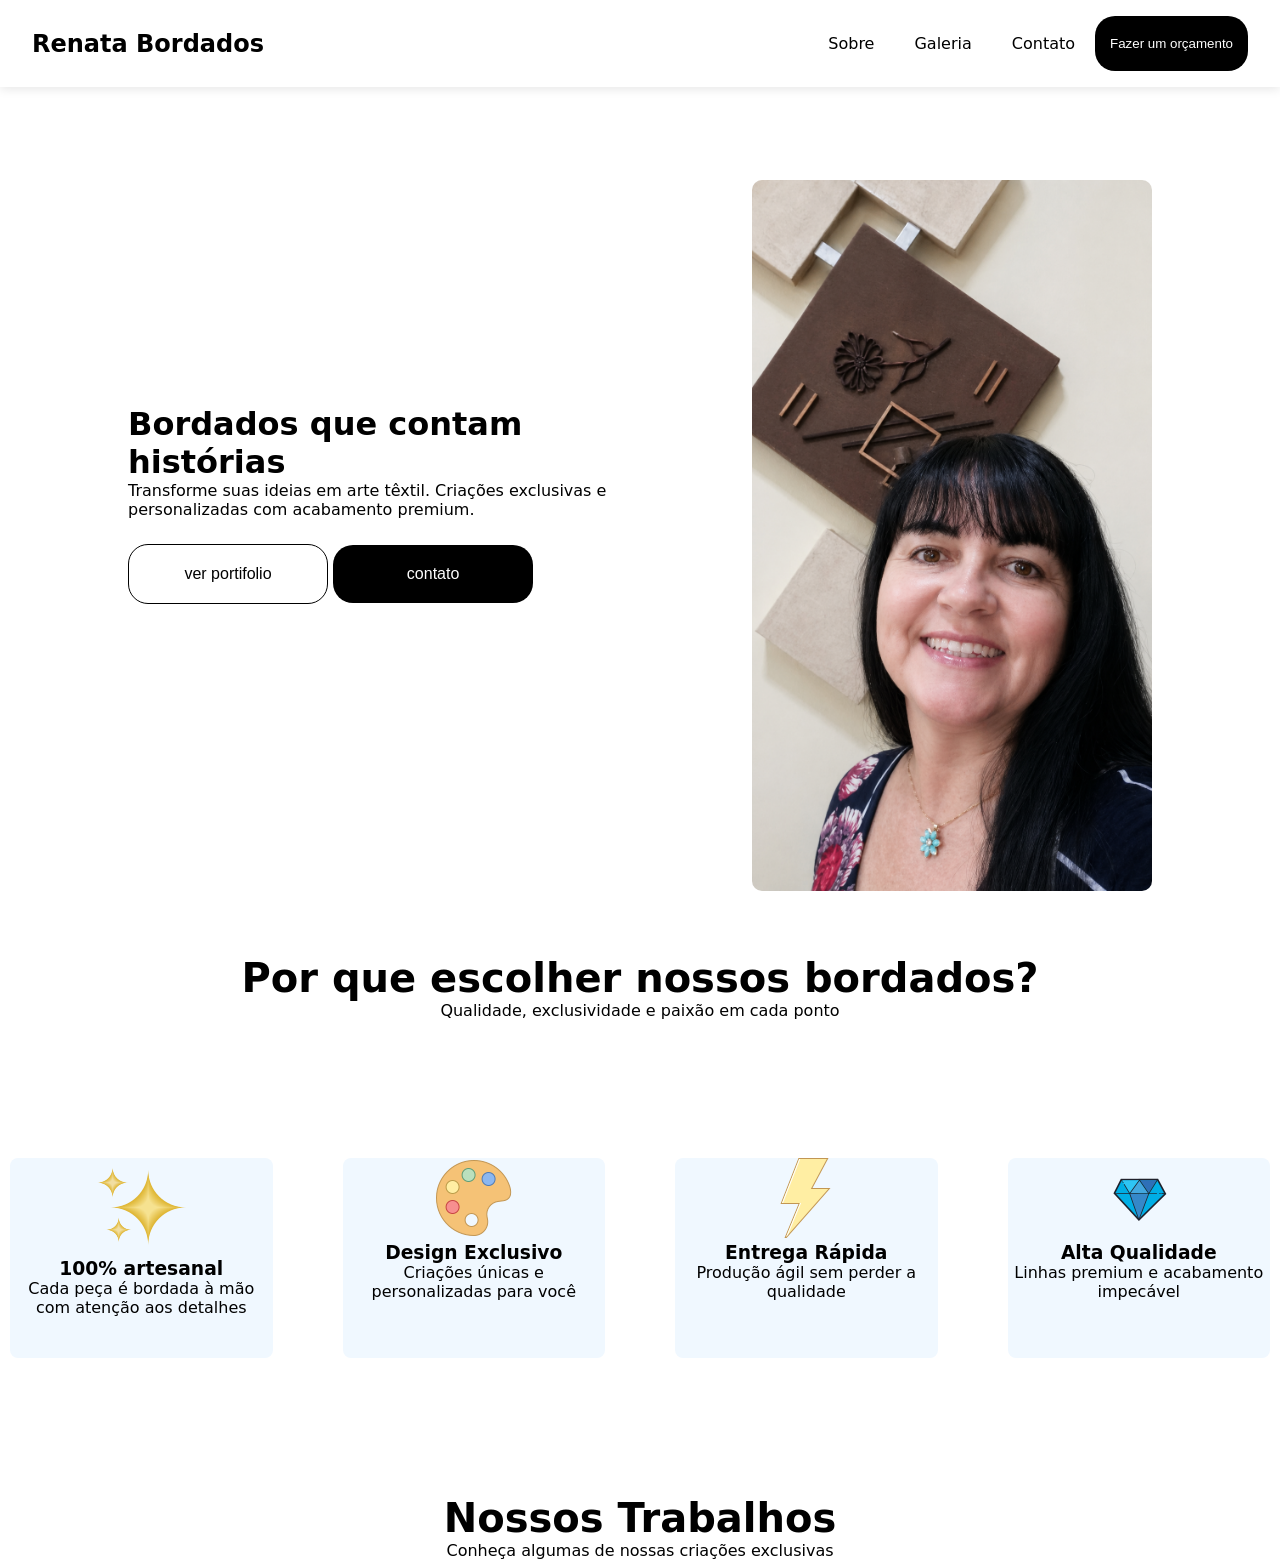
==== index.html @ 7c82a650 "v1.2" ====
<!DOCTYPE html>
<html lang="pt-BR">
<head>
    <meta charset="UTF-8">
    <meta name="viewport" content="width=device-width, initial-scale=1.0">
    <title>Renata Bordados</title>
    <link rel="shortcut icon" href="img/fig/logo.png" type="image/x-icon">
    <link rel="stylesheet" href="style/style.css">
    <script src="js/style.js" defer></script>
</head>
<body>

    <div class="nav-container">
        <div class="nav">
            <h2>Renata Bordados</h2>

            <div class="info">
                <ul>
                    <li><a href="#">Sobre</a></li>
                    <li><a href="#">Galeria</a></li>
                    <li><a href="#">Contato</a></li>
                </ul>
            </div>

            <button>Fazer um orçamento</button>
        </div>
    </div>

    <main>
        <div class="page1">

    <div class="page1-text">
        <h1>Bordados que contam histórias</h1>
        <p>Transforme suas ideias em arte têxtil. Criações exclusivas e personalizadas com acabamento premium.</p>

        <div class="page1-btn">
            <button id="produto">ver portifolio</button>
            <button id="Contato">contato </button>
        </div>
    </div>

    <div class="page1img">
        <img src="img/fig/perfil.png" alt="">
    </div>

    


</div>

<div class="page2">
        <h2>Por que escolher nossos bordados?</h2>
        <p>Qualidade, exclusividade e paixão em cada ponto</p>
        <div class="container">
            <div class="box">
                <img src="img/icons/icons8-sparkles-96.png" alt="">
                <h3>100% artesanal</h3>
               <p> Cada peça é bordada à mão com atenção aos detalhes </p>
            </div>
            <div class="box">
                <img src="img/icons/icons8-paleta-de-pintura-80.png" alt="">
                <h3>Design Exclusivo</h3>
              <p> Criações únicas e personalizadas para você</p>
            </div>
            <div class="box">
                <img src="img/icons/icons8-raio-80.png" alt="">
                <h3>Entrega Rápida</h3>
                <p>Produção ágil sem perder a qualidade</p>
            </div>
            <div class="box">
                <img src="img/icons/icons8-diamante-80.png" alt="">
                <h3>Alta Qualidade</h3>
              <p>Linhas premium e acabamento impecável</p>
            </div>
        </div>
    </div>

    <div class="page3">
        <h2>Nossos Trabalhos</h2>
        <p>Conheça algumas de nossas criações exclusivas</p>
    </div>
    </main>

</body>
</html>
---- style/style.css ----
* {
    margin: 0;
    padding: 0;
    box-sizing: border-box;
}

body {
    font-family: system-ui, sans-serif;
    padding-top: 80px; 
}


.nav {
    display: flex;
    align-items: center;
    padding: 1rem 2rem;
    position: fixed;
    top: 0;
    width: 100%;
    background: white;
    z-index: 1000;
    box-shadow: 0 2px 10px rgba(0,0,0,0.1);
}


.info {
    margin-left: auto;
}


.info ul {
    display: flex;
    gap: 40px;
    list-style: none;
}


button {
    margin-left: 20px;
    background-color: #000000;
    color: white;
    padding: 20px 15px;
    border-radius: 20px;
    border: none;
    cursor: pointer;
}

button:hover {
    background-color: #292828;
}


a {
    text-decoration: none;
    color: black;
}

a:hover {
    color: #555;
}

.page1 {
    display: flex;
    align-items: center; 
    justify-content: space-between;
    padding: 60px 10%;

}


.page1-text {
    max-width: 500px;
        
}

.page1img img {
    width: 400px;
    max-width: 100%;
    border-radius: 10px;
    margin-top: 10%;
}

.page1-text button{

margin: 25px auto;
}
#Contato{
width: 200px;
font-size: 1rem;
}
#produto{
width: 200px;
background-color: #fff;
border: 1px solid black;
color: #000000;
font-size: 1rem;
}

.page2{
height: 60vh;
text-align: center;
}
.page2 h2{
font-size: 2.5rem;
}


.container{
margin-top: 10%;
display: flex;
gap: 50px;
justify-content: center;
}
.box{
  
background-color: aliceblue;
width: 350px ;
height: 200px ;
border-radius: 8px;
margin: 10px;
}
.box:hover{
  box-shadow: 10px 8px 10px #29282838;
  transition: 0.8s;
}
.page3 h2{
    font-size: 2.5rem;
}
.page3{
text-align: center;
}
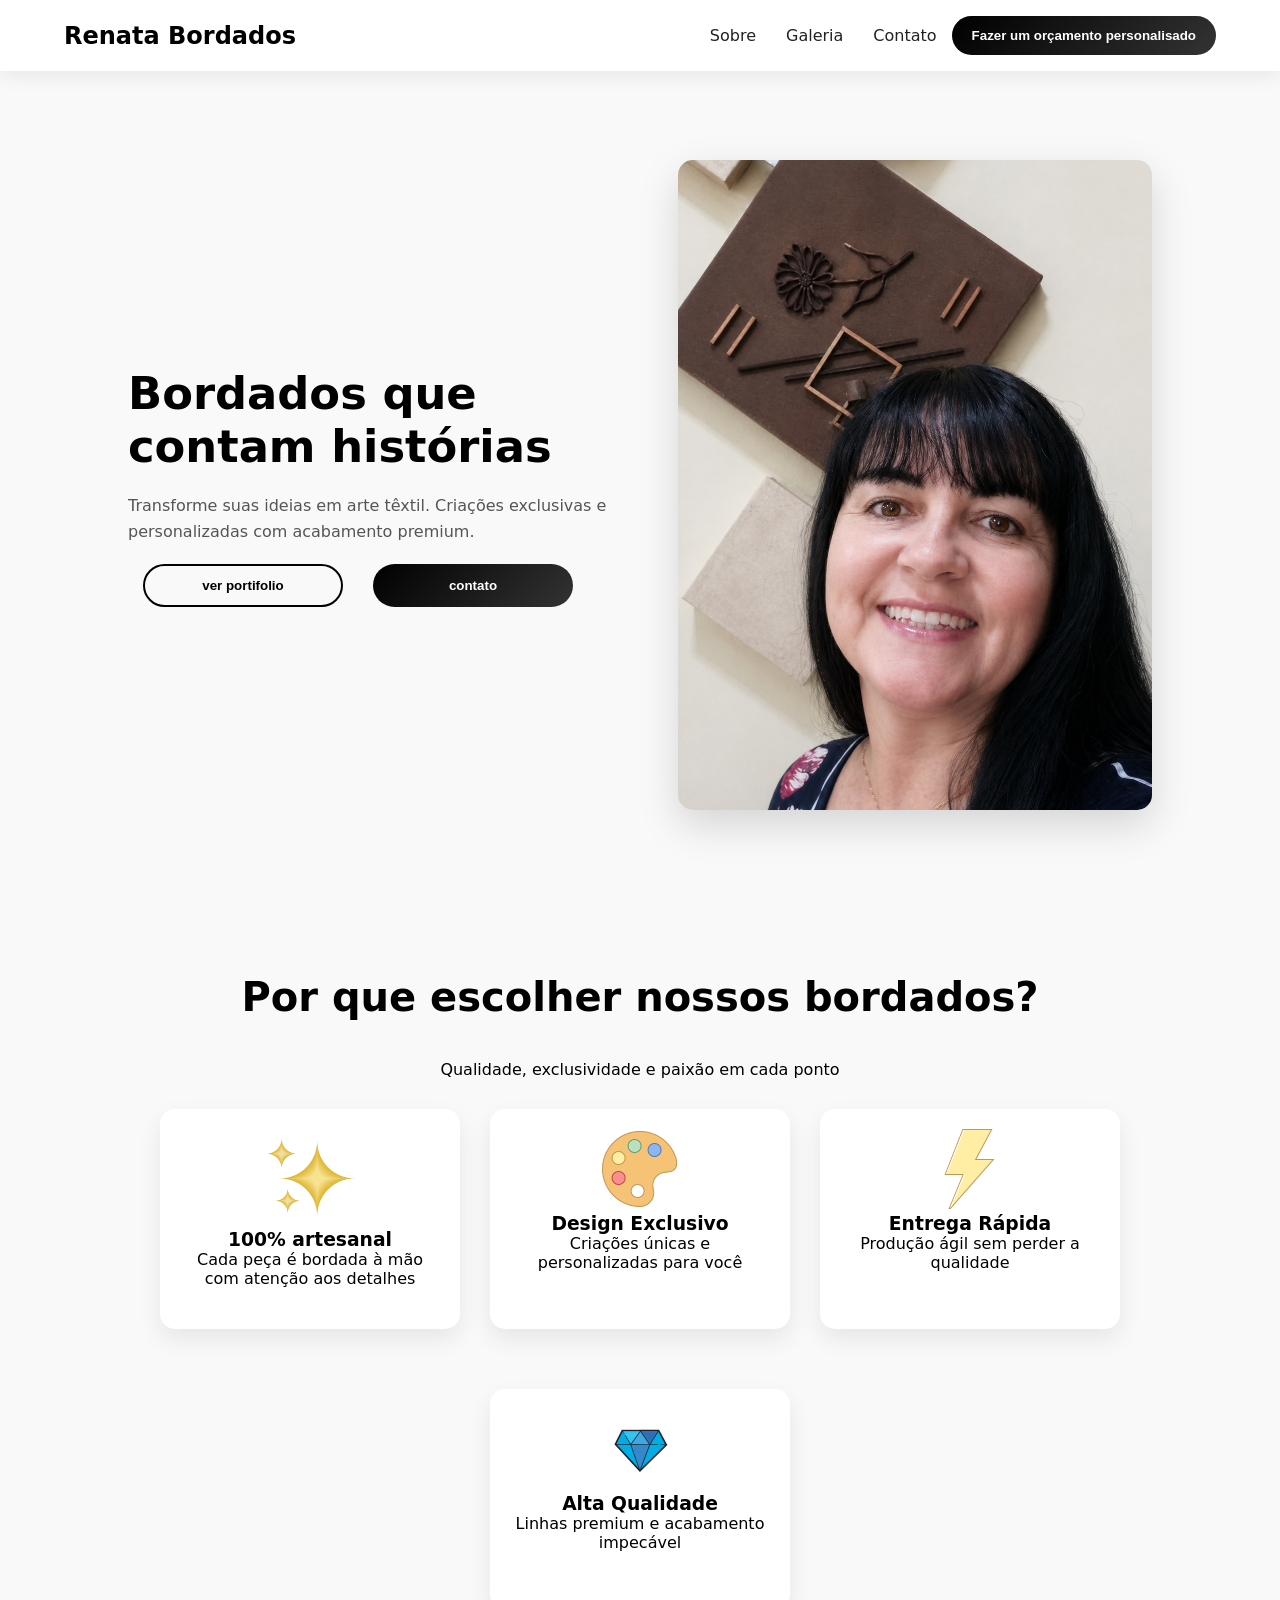
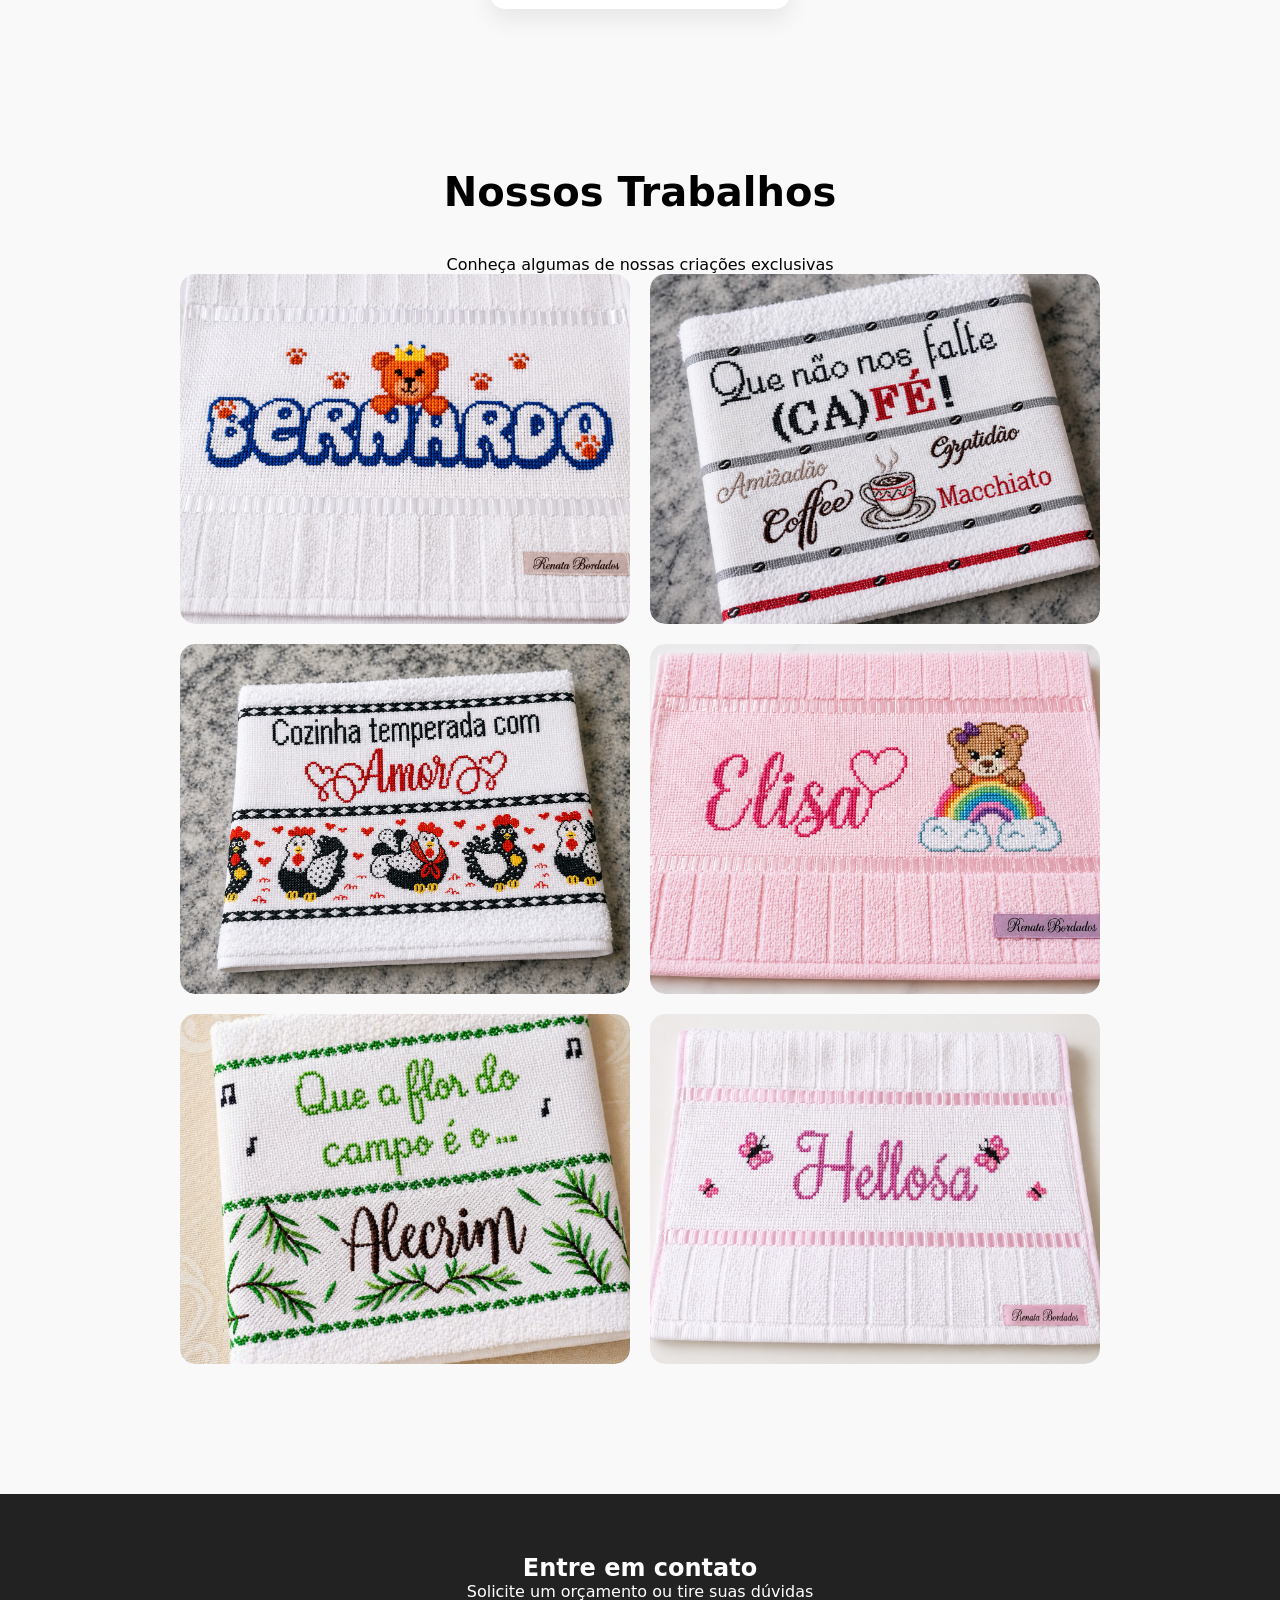
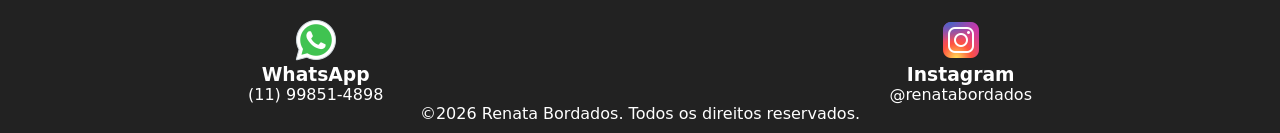
==== commit cb8b0f63: "fim" ====
--- a/index.html
+++ b/index.html
@@ -1,13 +1,15 @@
 <!DOCTYPE html>
 <html lang="pt-BR">
+
 <head>
     <meta charset="UTF-8">
     <meta name="viewport" content="width=device-width, initial-scale=1.0">
     <title>Renata Bordados</title>
     <link rel="shortcut icon" href="img/fig/logo.png" type="image/x-icon">
     <link rel="stylesheet" href="style/style.css">
-    <script src="js/style.js" defer></script>
+    <script src="js/style.js"defer></script>
 </head>
+
 <body>
 
     <div class="nav-container">
@@ -16,70 +18,116 @@
 
             <div class="info">
                 <ul>
-                    <li><a href="#">Sobre</a></li>
-                    <li><a href="#">Galeria</a></li>
-                    <li><a href="#">Contato</a></li>
+                    <li><a href="#Sobre">Sobre</a></li>
+                    <li><a href="#Produtos">Galeria</a></li>
+                    <li><a href="#Contato">Contato</a></li>
                 </ul>
             </div>
 
-            <button>Fazer um orçamento</button>
+            <button id="orcamento">Fazer um orçamento personalisado</button>
         </div>
     </div>
 
     <main>
         <div class="page1">
 
-    <div class="page1-text">
-        <h1>Bordados que contam histórias</h1>
-        <p>Transforme suas ideias em arte têxtil. Criações exclusivas e personalizadas com acabamento premium.</p>
+            <div class="page1-text">
+                <h1>Bordados que contam histórias</h1>
+                <p>Transforme suas ideias em arte têxtil. Criações exclusivas e personalizadas com acabamento premium.
+                </p>
 
-        <div class="page1-btn">
-            <button id="produto">ver portifolio</button>
-            <button id="Contato">contato </button>
-        </div>
-    </div>
+                <div class="page1-btn">
+                    <button class="produto" id="produtos">ver portifolio</button>
+                    <button class="Contato-btn" id="contato">contato </button>
+                </div>
+            </div>
 
-    <div class="page1img">
-        <img src="img/fig/perfil.png" alt="">
-    </div>
-
-    
+            <div class="page1img">
+                <img src="img/fig/perfil.png" alt="renata bordados">
+            </div>
 
 
-</div>
 
-<div class="page2">
-        <h2>Por que escolher nossos bordados?</h2>
-        <p>Qualidade, exclusividade e paixão em cada ponto</p>
-        <div class="container">
-            <div class="box">
-                <img src="img/icons/icons8-sparkles-96.png" alt="">
-                <h3>100% artesanal</h3>
-               <p> Cada peça é bordada à mão com atenção aos detalhes </p>
-            </div>
-            <div class="box">
-                <img src="img/icons/icons8-paleta-de-pintura-80.png" alt="">
-                <h3>Design Exclusivo</h3>
-              <p> Criações únicas e personalizadas para você</p>
-            </div>
-            <div class="box">
-                <img src="img/icons/icons8-raio-80.png" alt="">
-                <h3>Entrega Rápida</h3>
-                <p>Produção ágil sem perder a qualidade</p>
-            </div>
-            <div class="box">
-                <img src="img/icons/icons8-diamante-80.png" alt="">
-                <h3>Alta Qualidade</h3>
-              <p>Linhas premium e acabamento impecável</p>
+
+        </div>
+
+        <div class="page2" id="Sobre">
+            <h2>Por que escolher nossos bordados?</h2>
+            <p>Qualidade, exclusividade e paixão em cada ponto</p>
+            <div class="container">
+                <div class="box">
+                    <img src="img/icons/icons8-sparkles-96.png" alt="100% artesanal">
+                    <h3>100% artesanal</h3>
+                    <p> Cada peça é bordada à mão com atenção aos detalhes </p>
+                </div>
+                <div class="box">
+                    <img src="img/icons/icons8-paleta-de-pintura-80.png" alt="design exclusivo">
+                    <h3>Design Exclusivo</h3>
+                    <p> Criações únicas e personalizadas para você</p>
+                </div>
+                <div class="box">
+                    <img src="img/icons/icons8-raio-80.png" alt="entrega rápida">
+                    <h3>Entrega Rápida</h3>
+                    <p>Produção ágil sem perder a qualidade</p>
+                </div>
+                <div class="box">
+                    <img src="img/icons/icons8-diamante-80.png" alt="alta qualidade">
+                    <h3>Alta Qualidade</h3>
+                    <p>Linhas premium e acabamento impecável</p>
+                </div>
             </div>
         </div>
-    </div>
 
-    <div class="page3">
-        <h2>Nossos Trabalhos</h2>
-        <p>Conheça algumas de nossas criações exclusivas</p>
-    </div>
+        <div class="page3">
+            <h2>Nossos Trabalhos</h2>
+            <p>Conheça algumas de nossas criações exclusivas</p>
+
+            <div class="container-produtos" id="Produtos">
+                <div class="box-produto">
+                    <img src="img/produtos/bernado.jpeg" alt="imagem de um bordado de um menino chamado bernardo">
+                </div>
+                <div class="box-produto">
+                    <img src="img/produtos/cafe.jpeg" alt="imagem de um bordado de um cafe">
+                </div>
+                <div class="box-produto">
+                    <img src="img/produtos/cozinha.jpeg" alt="imagem de um bordado de uma cozinha">
+                </div>
+
+                <div class="box-produto">
+                    <img src="img/produtos/elisa.jpeg" alt="imagem de um bordado de uma menina chamada elisa">
+                </div>
+                <div class="box-produto">
+                    <img src="img/produtos/florCampo.jpeg" alt="imagem de um bordado de uma flor no campo">
+                </div>
+                <div class="box-produto">
+                    <img src="img/produtos/heloá.jpeg" alt="imagem de um bordado de uma menina chamada heloisa">
+                </div>
+                
+            </div>
+        </div>
+        </div>
     </main>
+    <footer>
+        <div class="footer" id="Contato">
+            <h2>Entre em contato</h2>
+            <p>Solicite um orçamento ou tire suas dúvidas</p>
+
+            <div class="footer-info" >
+                <div class="footer-box" id="whatsapp">
+                    <img src="img/icons/icons8-whatsapp-48.png" alt="whatsapp">
+                    <h3>WhatsApp</h3>
+                    <p>(11) 99851-4898</p>
+                </div>
+
+                <div class="footer-box" id="instagram">
+                    <img src="img/icons/icons8-instagram-48.png" alt="instagram">
+                    <h3>Instagram</h3>
+                    <p>@renatabordados</p>
+                </div>
+            </div>
+            <p>&copy;<span id="ano"></span> Renata Bordados. Todos os direitos reservados.</p>
+    </footer>
 
 </body>
+
 </html>
--- a/style/style.css
+++ b/style/style.css
@@ -4,128 +4,353 @@
     box-sizing: border-box;
 }
 
+html {
+    scroll-behavior: smooth;
+}
+
 body {
-    font-family: system-ui, sans-serif;
-    padding-top: 80px; 
-}
-
-
+    font-family: 'Segoe UI', system-ui, sans-serif;
+    padding-top: 80px;
+    background-color: #f9f9f9;
+}
+
+/* NAVBAR */
 .nav {
     display: flex;
     align-items: center;
-    padding: 1rem 2rem;
+    padding: 1rem 5%;
     position: fixed;
     top: 0;
     width: 100%;
-    background: white;
+    background: rgba(255,255,255,0.9);
+    backdrop-filter: blur(10px);
     z-index: 1000;
-    box-shadow: 0 2px 10px rgba(0,0,0,0.1);
-}
-
+    box-shadow: 0 4px 20px rgba(0,0,0,0.08);
+}
 
 .info {
     margin-left: auto;
 }
 
-
 .info ul {
     display: flex;
-    gap: 40px;
+    gap: 30px;
     list-style: none;
 }
 
-
+a {
+    text-decoration: none;
+    color: #222;
+    font-weight: 500;
+    transition: 0.3s;
+}
+
+a:hover {
+    color: #000;
+}
+
+/* BOTÕES */
 button {
-    margin-left: 20px;
-    background-color: #000000;
+    margin-left: 15px;
+    background: linear-gradient(135deg, #000, #333);
     color: white;
-    padding: 20px 15px;
-    border-radius: 20px;
+    padding: 12px 20px;
+    border-radius: 50px;
     border: none;
     cursor: pointer;
+    transition: 0.3s;
+    font-weight: 600;
 }
 
 button:hover {
-    background-color: #292828;
-}
-
-
-a {
-    text-decoration: none;
-    color: black;
-}
-
-a:hover {
-    color: #555;
-}
-
+    transform: translateY(-2px);
+    box-shadow: 0 10px 20px rgba(0,0,0,0.2);
+}
+
+/* HERO */
 .page1 {
     display: flex;
-    align-items: center; 
+    align-items: center;
     justify-content: space-between;
-    padding: 60px 10%;
-
-}
-
+    padding: 80px 10%;
+    gap: 50px;
+}
+
+/* CORRIGIDO */
+.page1-btn {
+    display: flex;
+    gap: 15px;
+    margin-top: 20px;
+}
 
 .page1-text {
     max-width: 500px;
-        
+}
+
+.page1-text h1 {
+    font-size: 2.8rem;
+    margin-bottom: 20px;
+}
+
+.page1-text p {
+    color: #555;
+    line-height: 1.6;
 }
 
 .page1img img {
-    width: 400px;
+    width: 500px;
+    height: 650px;
     max-width: 100%;
-    border-radius: 10px;
-    margin-top: 10%;
-}
-
-.page1-text button{
-
-margin: 25px auto;
-}
-#Contato{
-width: 200px;
-font-size: 1rem;
-}
-#produto{
-width: 200px;
-background-color: #fff;
-border: 1px solid black;
-color: #000000;
-font-size: 1rem;
-}
-
-.page2{
-height: 60vh;
-text-align: center;
-}
-.page2 h2{
-font-size: 2.5rem;
-}
-
-
-.container{
-margin-top: 10%;
-display: flex;
-gap: 50px;
-justify-content: center;
-}
-.box{
-  
-background-color: aliceblue;
-width: 350px ;
-height: 200px ;
-border-radius: 8px;
-margin: 10px;
-}
-.box:hover{
-  box-shadow: 10px 8px 10px #29282838;
-  transition: 0.8s;
-}
-.page3 h2{
+    border-radius: 15px;
+    box-shadow: 0 15px 40px rgba(0,0,0,0.15);
+    object-fit: cover;
+}
+
+/* BOTÕES HERO */
+.Contato-btn {
+    width: 200px;
+}
+
+.produto {
+    width: 200px;
+    background: transparent;
+    border: 2px solid #000;
+    color: #000;
+}
+
+.produto:hover {
+    background: #000;
+    color: white;
+}
+
+/* SEÇÃO 2 */
+.page2 {
+    text-align: center;
+    padding: 80px 10%;
+}
+
+.page2 h2 {
     font-size: 2.5rem;
-}
-.page3{
-text-align: center;
+    margin-bottom: 40px;
+}
+
+/* CARDS */
+.container {
+    display: flex;
+    gap: 30px;
+    justify-content: center;
+    flex-wrap: wrap;
+}
+
+.box {
+    margin-top: 30px;
+    background: white;
+    width: 300px;
+    height: 220px;
+    border-radius: 15px;
+    padding: 20px;
+    box-shadow: 0 10px 25px rgba(0,0,0,0.08);
+    transition: 0.3s;
+}
+
+.box:hover {
+    transform: translateY(-10px);
+    box-shadow: 0 20px 40px rgba(0,0,0,0.15);
+}
+
+/* SEÇÃO 3 */
+.page3 {
+    text-align: center;
+    padding: 80px 10%;
+}
+
+.page3 h2 {
+    font-size: 2.5rem;
+    margin-bottom: 40px;
+}
+
+/* PRODUTOS */
+.container-produtos {
+    display: flex;
+    gap: 20px;
+    justify-content: center;
+    flex-wrap: wrap;
+}
+
+/* MELHORADO */
+.box-produto {
+    width: 450px;
+    height: 350px;
+    overflow: hidden;
+    border-radius: 15px;
+}
+
+.box-produto img {
+    width: 100%;
+    height: 100%;
+    object-fit: cover;
+    transition: 0.4s;
+    border-radius: 15px;
+}
+
+.box-produto:hover img {
+    transform: scale(1.05);
+}
+
+/* SCROLL AJUSTADO PARA NAVBAR FIXA */
+#Produtos,
+#Sobre {
+    scroll-margin-top: 90px;
+}
+
+/* FOOTER */
+footer {
+    text-align: center;
+    padding: 10px;
+    background: #222;
+    color: white;
+    margin-top: 50px;
+}
+
+.footer {
+    text-align: center;
+    background: #222;
+    color: white;
+    margin-top: 50px;
+}
+
+.footer a {
+    color: #fff;
+    text-decoration: underline;
+}
+
+.footer a:hover {
+    color: #ddd;
+}
+
+.footer-info {
+    
+    display: flex;
+    justify-content: space-around;
+    gap: 30px;
+    margin-top: 15px;
+}
+
+/* CORRIGIDO */
+.footer-box {
+    display: flex;
+    flex-direction: column;
+    align-items: center;
+}
+
+/* ================= RESPONSIVO ================= */
+
+@media (max-width: 1024px) {
+
+    .page1 {
+        flex-direction: column;
+        text-align: center;
+    }
+
+    .page1img img {
+        width: 100%;
+        height: auto;
+    }
+
+    .page1-text h1 {
+        font-size: 2.2rem;
+    }
+
+    .box {
+        width: 90%;
+        height: auto;
+    }
+
+    .box-produto {
+        width: 90%;
+        height: auto;
+    }
+}
+
+@media (max-width: 768px) {
+
+    .nav {
+        flex-direction: column;
+        align-items: flex-start;
+        padding: 1rem;
+    }
+
+    .info {
+        width: 100%;
+        margin-top: 10px;
+    }
+
+    .info ul {
+        flex-direction: column;
+        gap: 15px;
+    }
+
+    button {
+        width: 100%;
+        margin: 10px 0;
+    }
+
+    .page1 {
+        padding: 40px 5%;
+    }
+
+    .page1-text h1 {
+        font-size: 1.8rem;
+    }
+
+    .page2 h2,
+    .page3 h2 {
+        font-size: 1.8rem;
+    }
+
+    .container,
+    .container-produtos {
+        flex-direction: column;
+        align-items: center;
+    }
+
+    .box,
+    .box-produto {
+        width: 100%;
+    }
+
+    .footer-info {
+        flex-direction: column;
+        align-items: center;
+    }
+}
+
+@media (max-width: 480px) {
+
+    .page1-text h1 {
+        font-size: 1.5rem;
+    }
+
+    .page2 h2,
+    .page3 h2 {
+        font-size: 1.5rem;
+    }
+
+    button {
+        padding: 10px;
+        font-size: 0.9rem;
+    }
+
+   .info ul {
+    display: flex;
+    flex-direction: row;
+        flex-wrap: wrap;
+        gap: 10px;
+        justify-content: center;
+    }
+   .nav h2 {
+    text-align: center;
+    margin: 0 auto;
+   }
+   
 }
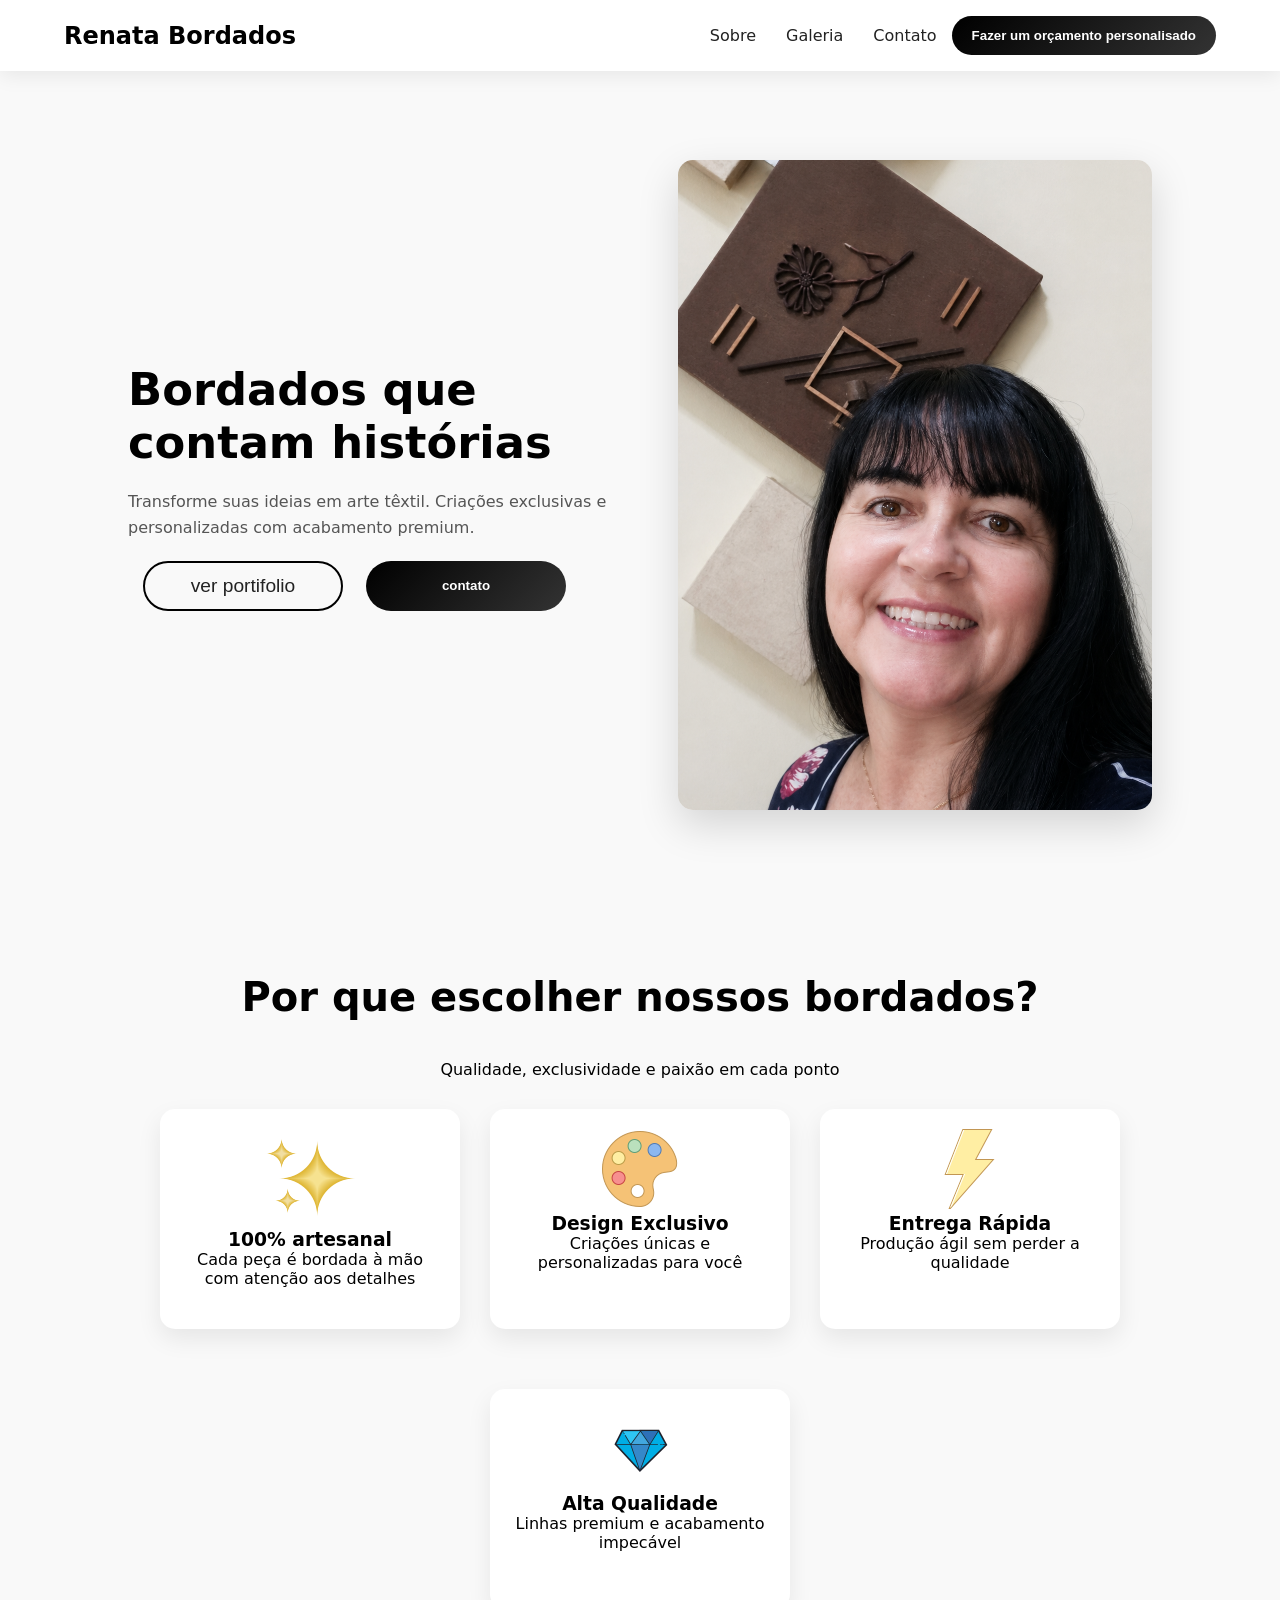
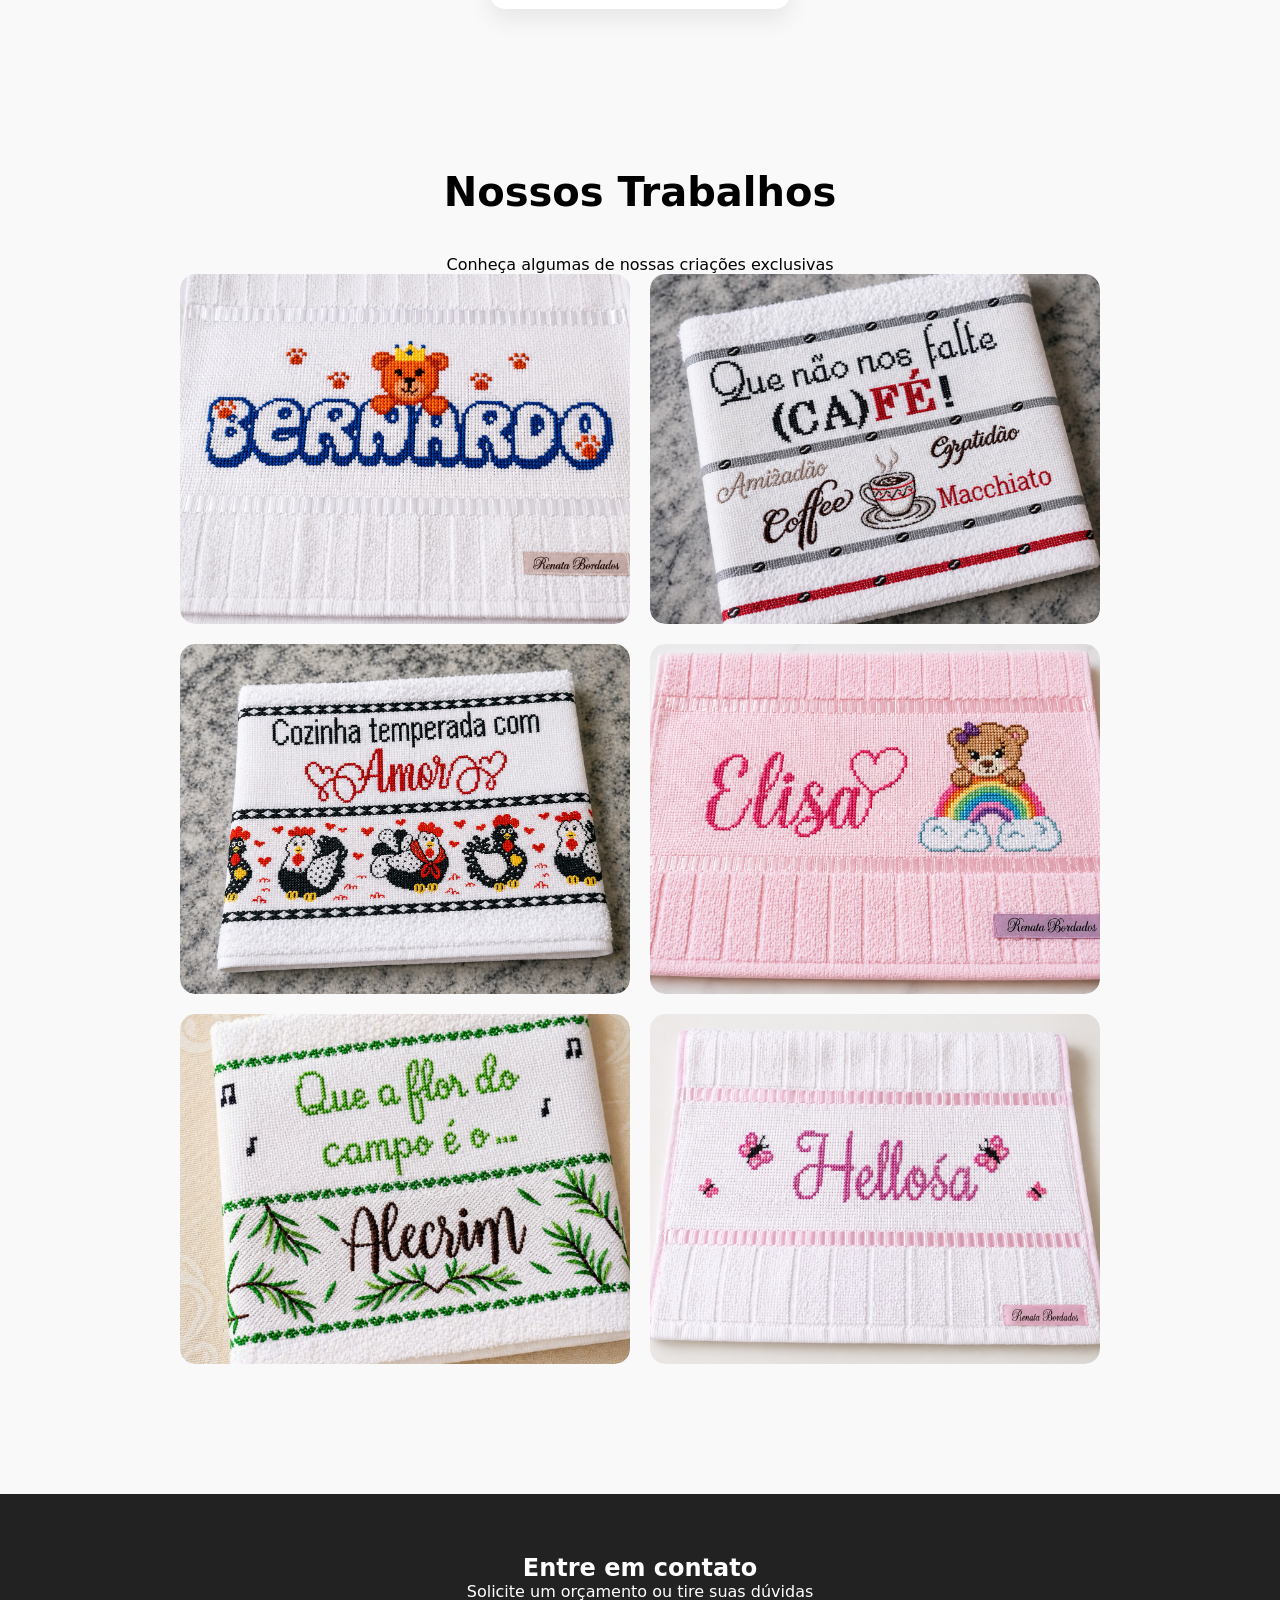
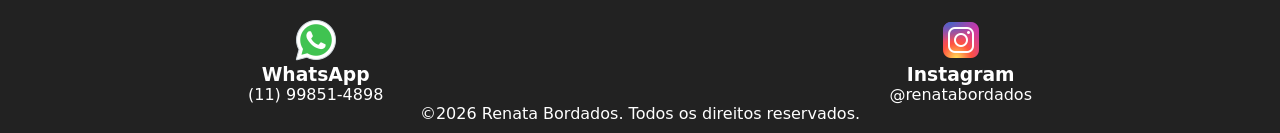
==== commit bd739967: "correcao" ====
--- a/index.html
+++ b/index.html
@@ -12,7 +12,7 @@
 
 <body>
 
-    <div class="nav-container">
+    <div class="nav-container" id="Sobre">
         <div class="nav">
             <h2>Renata Bordados</h2>
 
@@ -37,7 +37,7 @@
                 </p>
 
                 <div class="page1-btn">
-                    <button class="produto" id="produtos">ver portifolio</button>
+                    <button class="produto" id="#produtos"><a href="#Produtos">ver portifolio</a></button>
                     <button class="Contato-btn" id="contato">contato </button>
                 </div>
             </div>
@@ -51,7 +51,7 @@
 
         </div>
 
-        <div class="page2" id="Sobre">
+        <div class="page2" >
             <h2>Por que escolher nossos bordados?</h2>
             <p>Qualidade, exclusividade e paixão em cada ponto</p>
             <div class="container">
--- a/style/style.css
+++ b/style/style.css
@@ -62,9 +62,20 @@
     font-weight: 600;
 }
 
-button:hover {
+
+
+/* Link dentro do botão */
+button a {
+    font-size: 1.2rem;
+    text-decoration: none;
+    font-weight: 500;
+}
+
+
+button:hover , button a:hover {
     transform: translateY(-2px);
-    box-shadow: 0 10px 20px rgba(0,0,0,0.2);
+    box-shadow: 0 10px 20px rgba(184, 177, 177, 0.432);
+    color: #fff;
 }
 
 /* HERO */
@@ -79,7 +90,7 @@
 /* CORRIGIDO */
 .page1-btn {
     display: flex;
-    gap: 15px;
+    gap: 8px;
     margin-top: 20px;
 }
 
@@ -199,7 +210,8 @@
 
 /* SCROLL AJUSTADO PARA NAVBAR FIXA */
 #Produtos,
-#Sobre {
+#Sobre,
+#Contato {
     scroll-margin-top: 90px;
 }
 
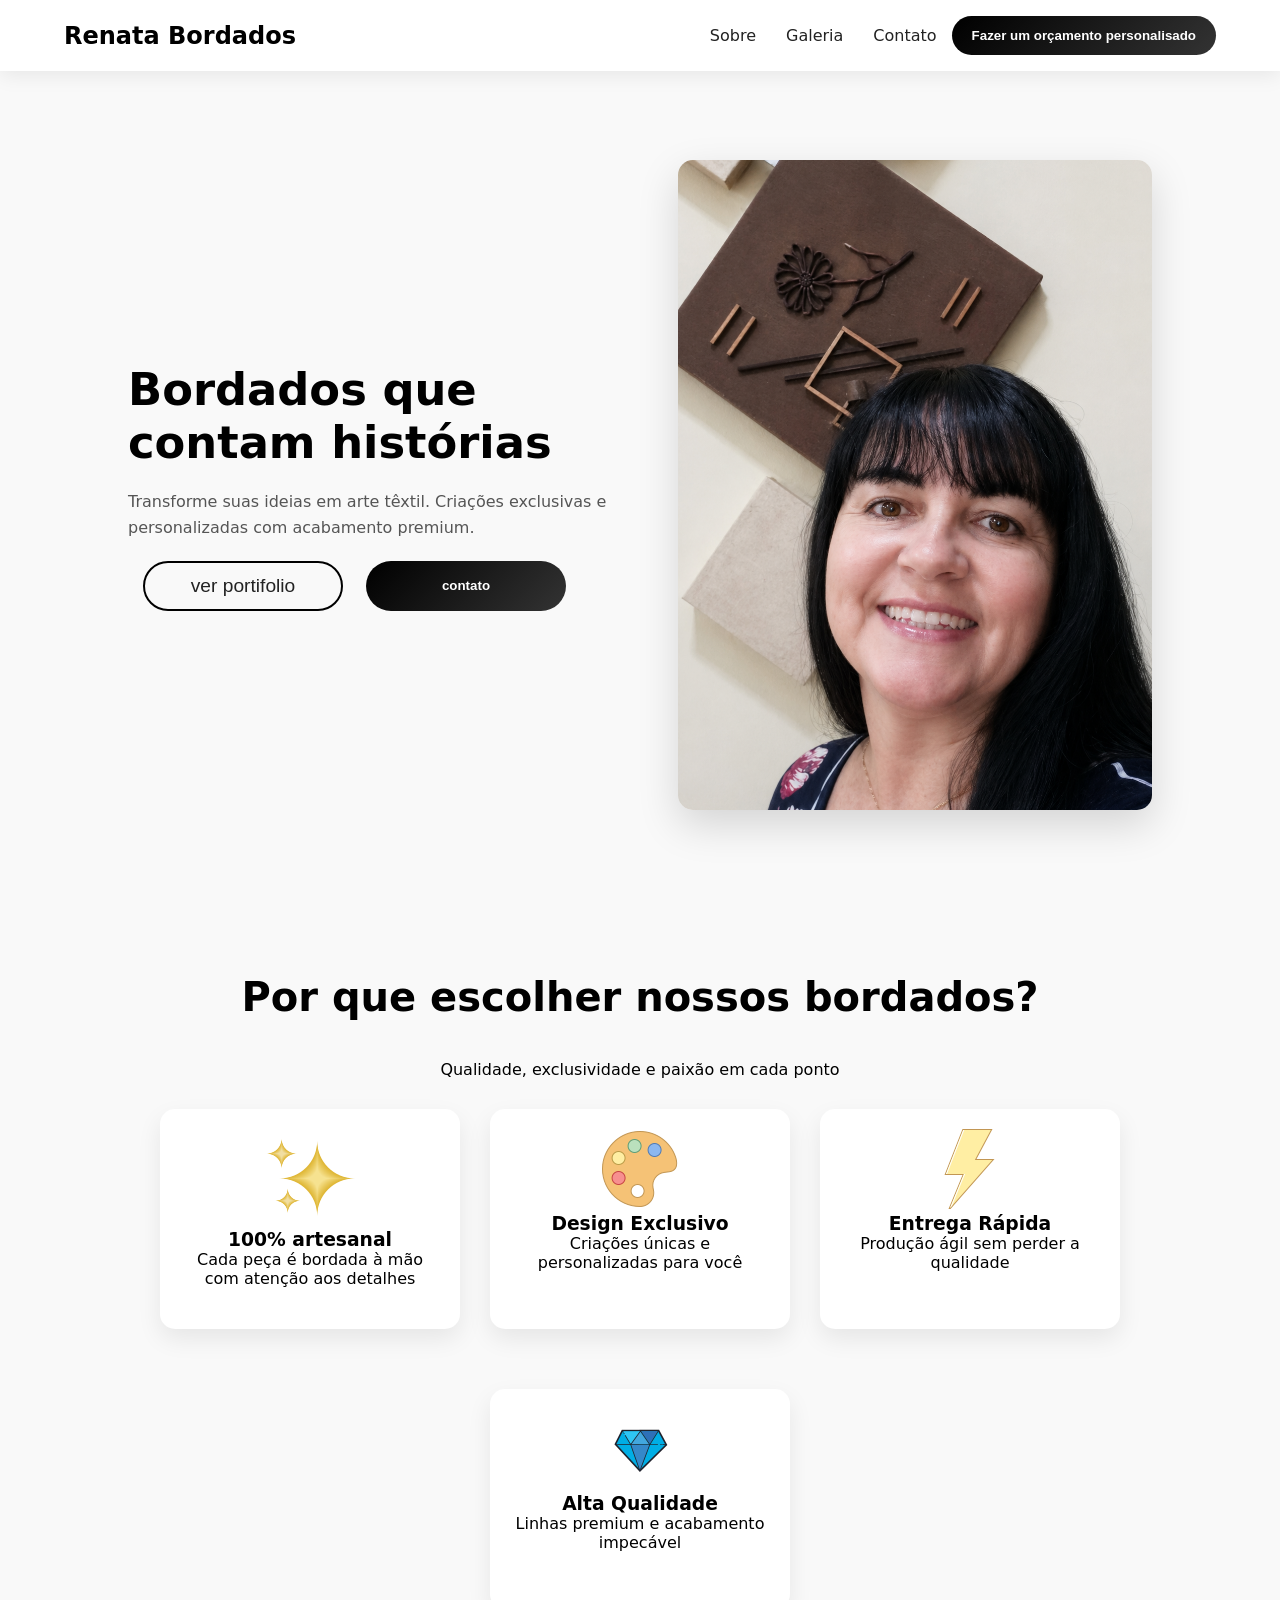
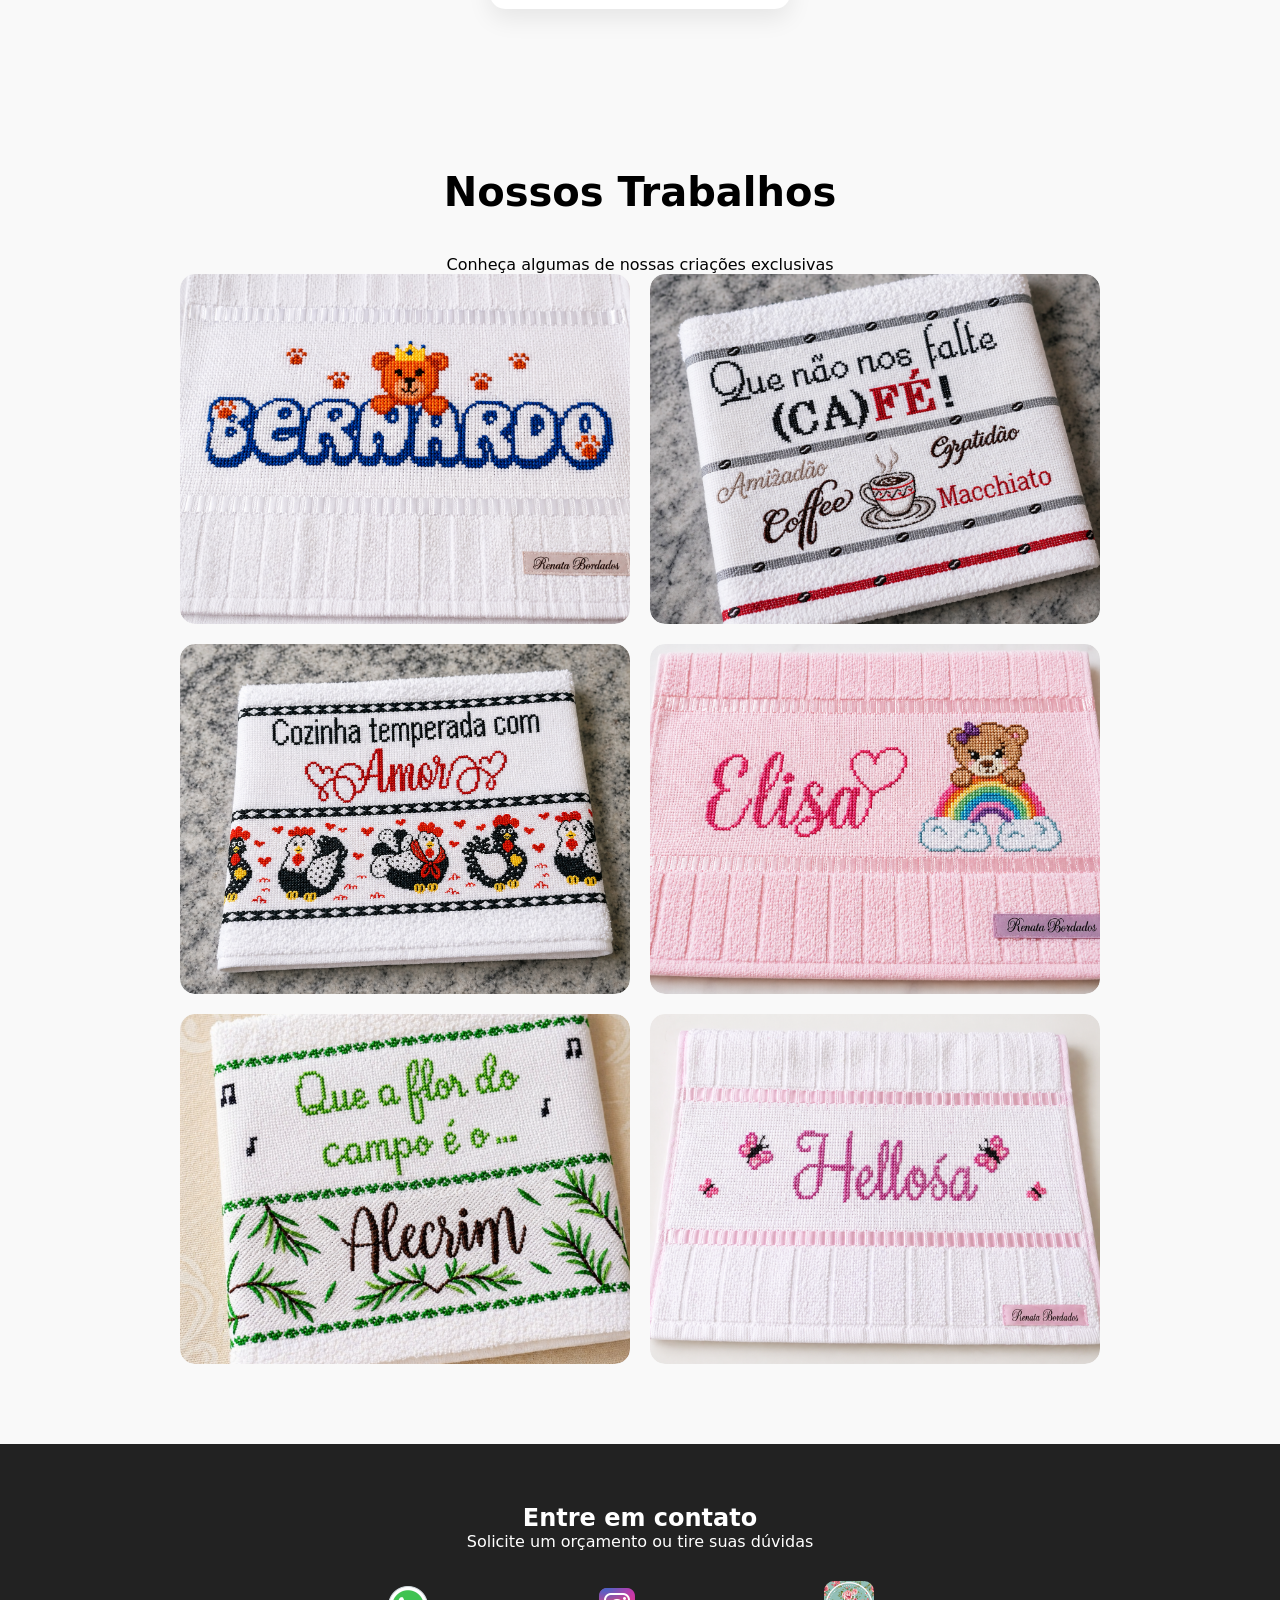
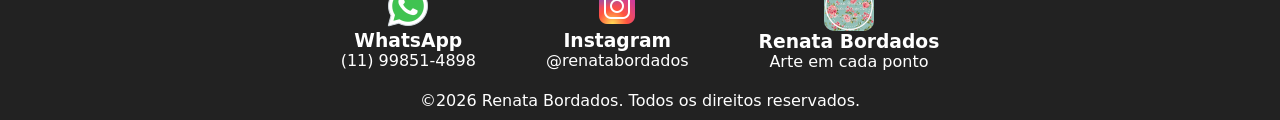
==== commit 2fa2b56d: "fim" ====
--- a/index.html
+++ b/index.html
@@ -124,6 +124,11 @@
                     <h3>Instagram</h3>
                     <p>@renatabordados</p>
                 </div>
+                <div class="footer-box">
+                    <img src="img/fig/logo.png" alt="logo" id="logo-footer">
+                    <h3>Renata Bordados</h3>
+                    <p>Arte em cada ponto</p>
+                </div>
             </div>
             <p>&copy;<span id="ano"></span> Renata Bordados. Todos os direitos reservados.</p>
     </footer>
--- a/style/style.css
+++ b/style/style.css
@@ -221,7 +221,7 @@
     padding: 10px;
     background: #222;
     color: white;
-    margin-top: 50px;
+  
 }
 
 .footer {
@@ -241,11 +241,18 @@
 }
 
 .footer-info {
-    
-    display: flex;
-    justify-content: space-around;
+    margin-top: 10px;
+    display: flex;
+    align-items: center;
+    justify-content: center;
     gap: 30px;
-    margin-top: 15px;
+  
+}
+#logo-footer {
+    width: 50px;
+    height: 50px;
+    object-fit: contain;
+    border-radius: 10px;
 }
 
 /* CORRIGIDO */
@@ -253,6 +260,7 @@
     display: flex;
     flex-direction: column;
     align-items: center;
+    padding: 20px;
 }
 
 /* ================= RESPONSIVO ================= */
@@ -364,5 +372,19 @@
     text-align: center;
     margin: 0 auto;
    }
+   .nav{
+   position: static;
+   margin-top: -80px;
+}
+.Contato-btn {
+    width: 80%;
+}
+.Contato-btn a {
+    display: block;
+    width: 100%;
+}
+
+.footer {
+    width: 100%;}
    
 }
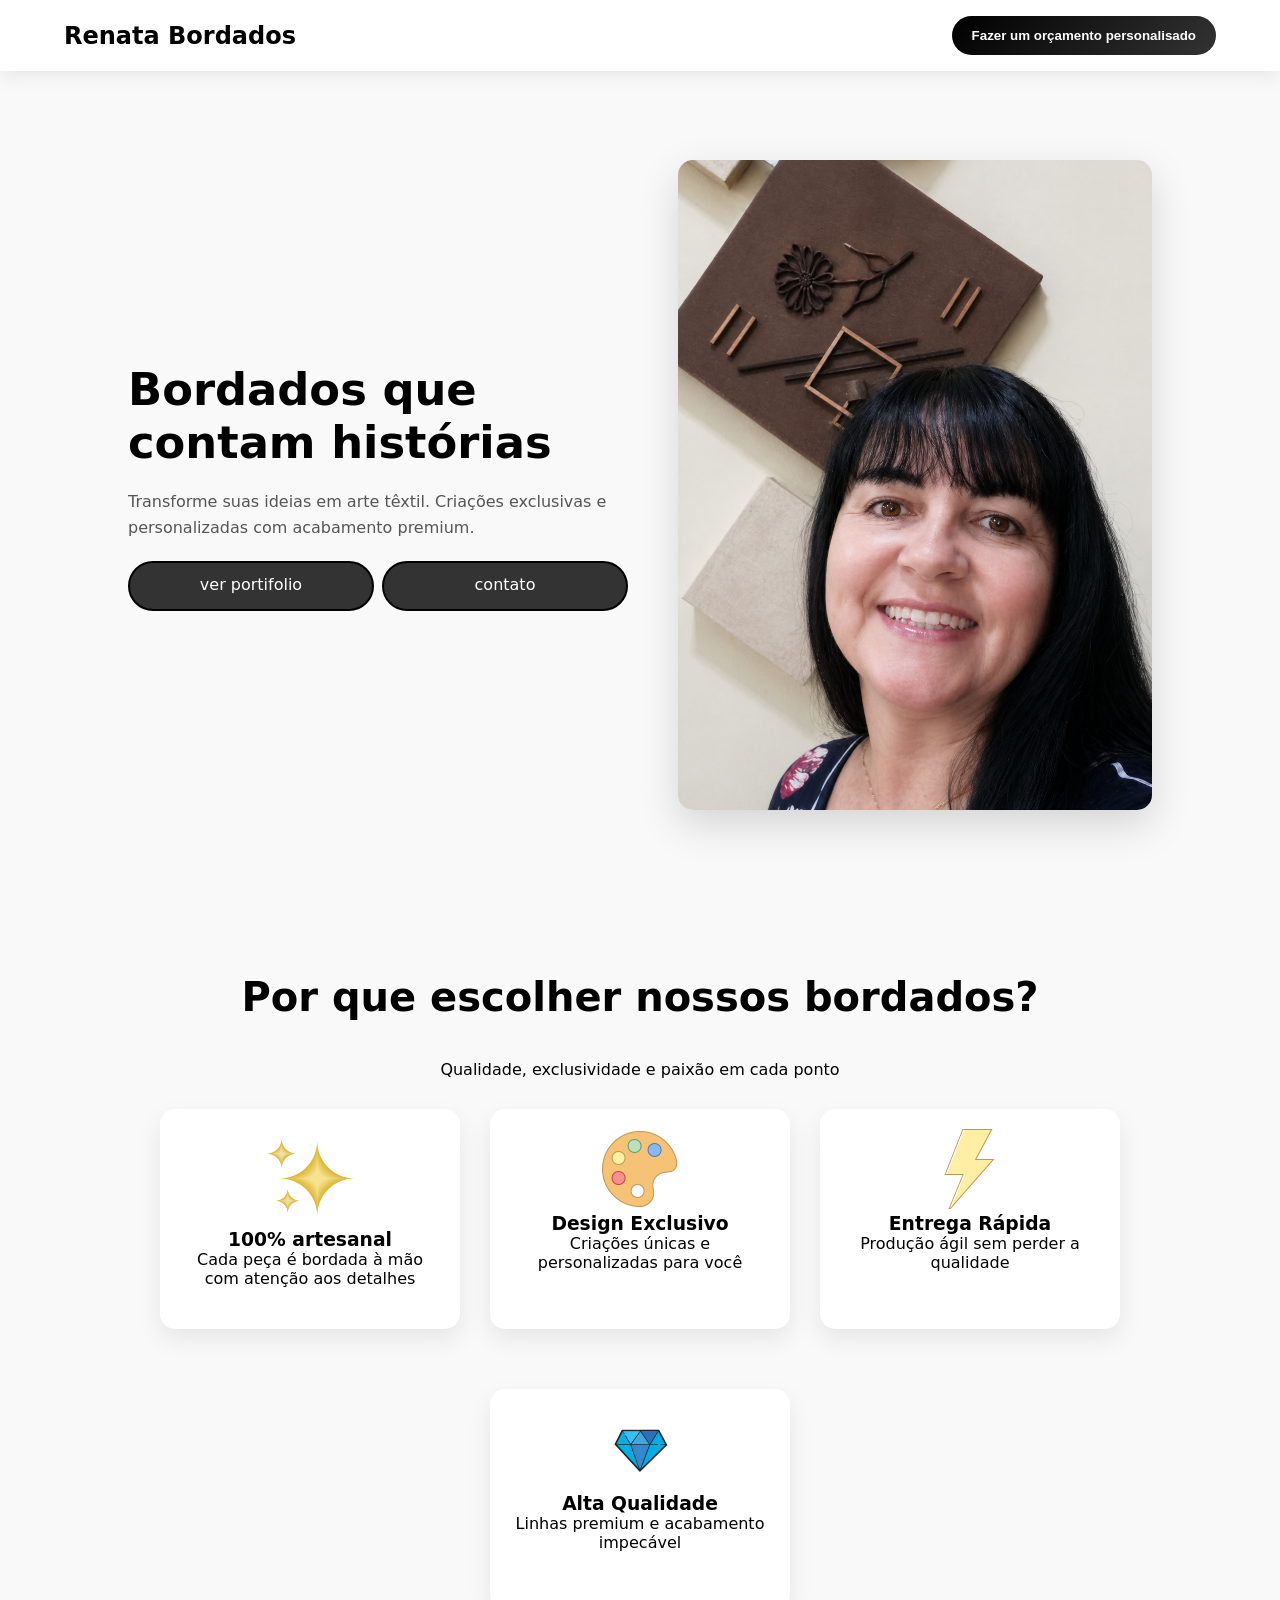
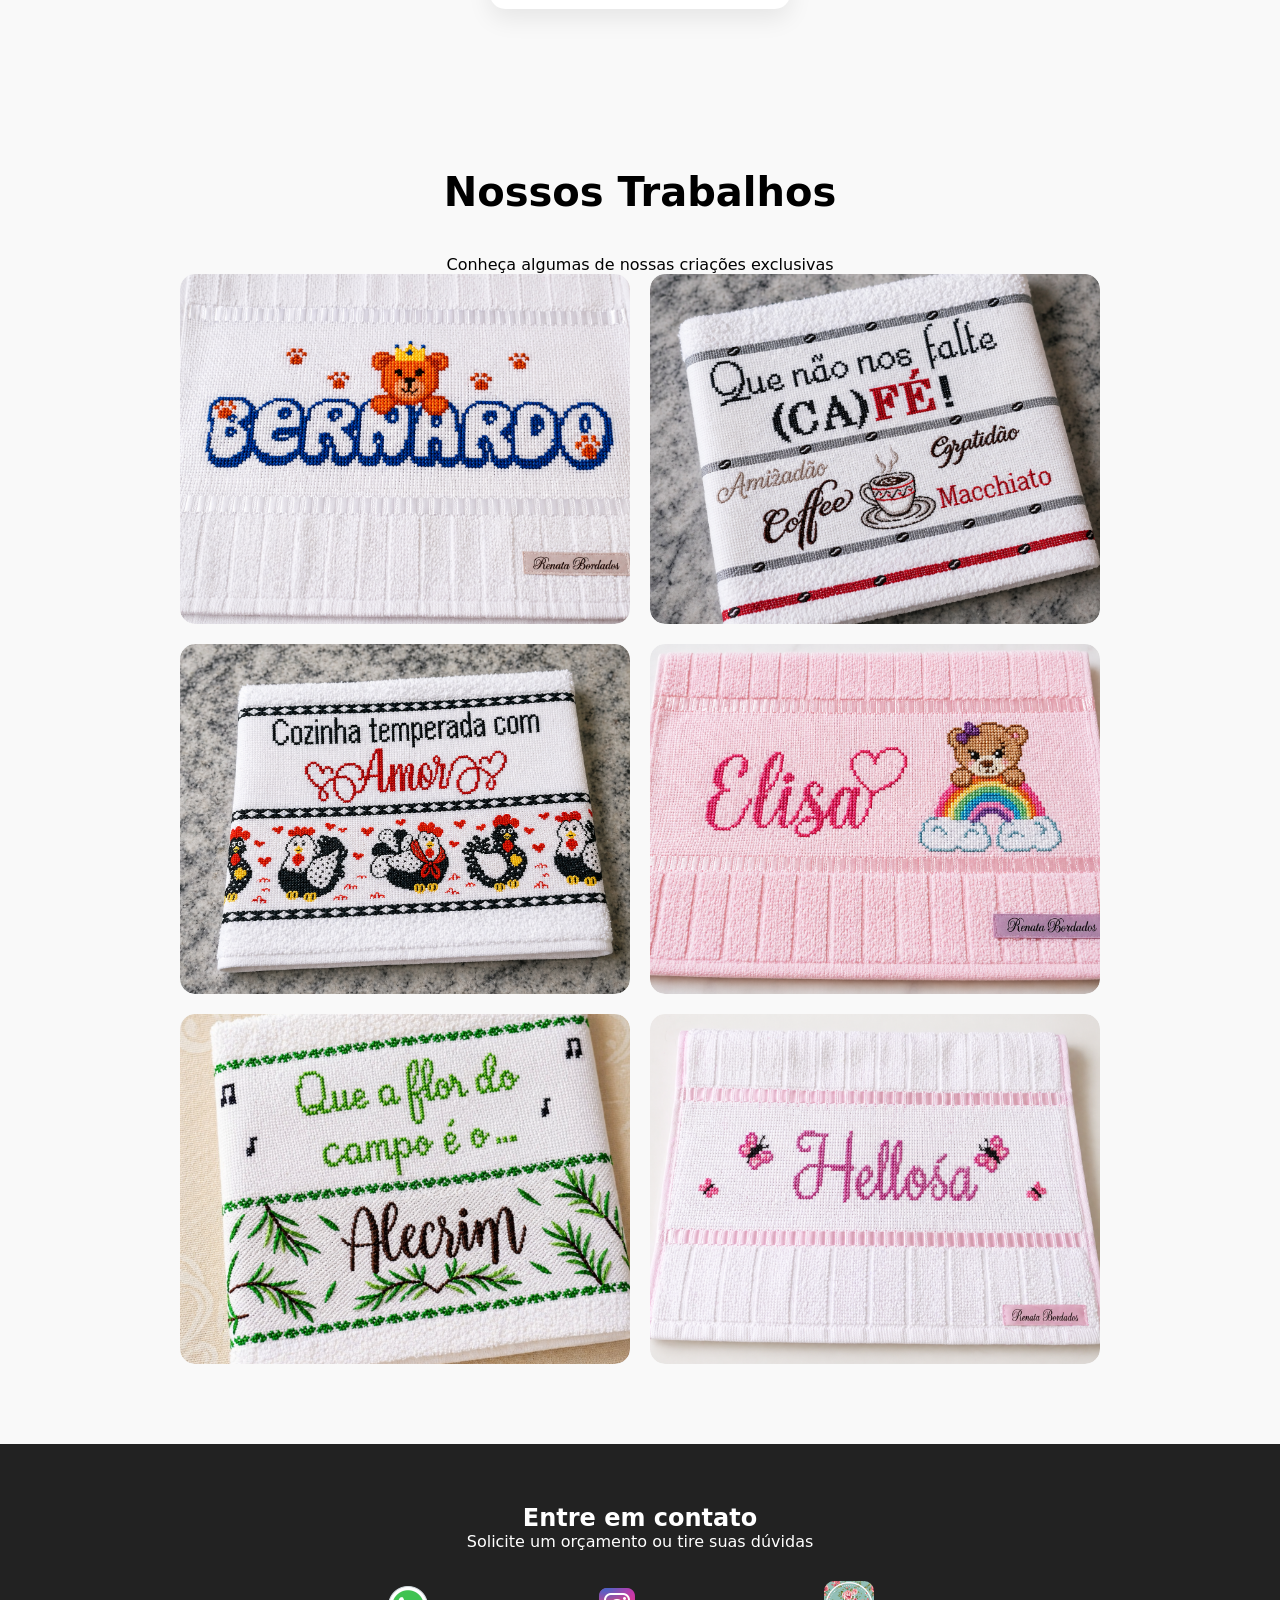
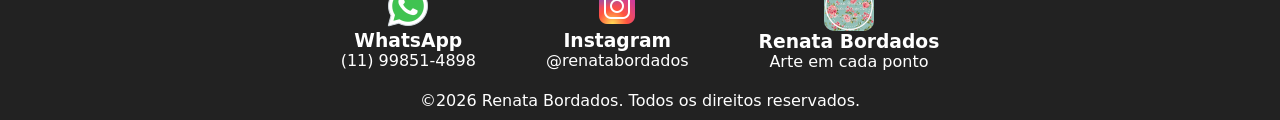
==== commit 4662b510: "final" ====
--- a/index.html
+++ b/index.html
@@ -7,6 +7,7 @@
     <title>Renata Bordados</title>
     <link rel="shortcut icon" href="img/fig/logo.png" type="image/x-icon">
     <link rel="stylesheet" href="style/style.css">
+    <link rel="stylesheet" href="style/responsivel.css">
     <script src="js/style.js"defer></script>
 </head>
 
@@ -37,8 +38,8 @@
                 </p>
 
                 <div class="page1-btn">
-                    <button class="produto" id="#produtos"><a href="#Produtos">ver portifolio</a></button>
-                    <button class="Contato-btn" id="contato">contato </button>
+                    <a href="main/catalago.html" class="produto" id="produtos">ver portifolio</a>
+                    <a href="#" id="contato" class="produto">contato</a>
                 </div>
             </div>
 
--- a/style/style.css
+++ b/style/style.css
@@ -38,15 +38,54 @@
     list-style: none;
 }
 
+.TOP h1{
+    font-size: 3rem;
+    color: #333;
+}
+.TOP p {
+    font-size: 1.2rem;
+    color: #555;
+    line-height: 1.6;
+}
+.TOP {
+    margin-bottom: 50px;
+}   
+#voltar {
+    text-decoration: none;
+    background: #333;
+    color: #fff;
+    padding: 10px 10px;
+    border-radius: 50%;
+    border: none;
+    cursor: pointer;
+    transition: all 0.3s ease;
+    font-weight: 600;
+    position: fixed;
+    top: 20px;
+    right: 20px; 
+    z-index: 1100;
+    text-align: center;
+    font-size: 1.5rem;
+    display: flex;
+    align-items: center;
+    justify-content: center;
+}
+
+/* Efeito hover (fica mais profissional) */
+#voltar:hover {
+    background: #555;
+    transform: scale(1.1);
+}
+
 a {
     text-decoration: none;
-    color: #222;
+    color: #ffffff;
     font-weight: 500;
     transition: 0.3s;
 }
 
 a:hover {
-    color: #000;
+    color: #ff0000;
 }
 
 /* BOTÕES */
@@ -74,7 +113,6 @@
 
 button:hover , button a:hover {
     transform: translateY(-2px);
-    box-shadow: 0 10px 20px rgba(184, 177, 177, 0.432);
     color: #fff;
 }
 
@@ -123,10 +161,16 @@
 }
 
 .produto {
-    width: 200px;
-    background: transparent;
+    display: inline-block;
+    width: 100%;
+    background: #333;
     border: 2px solid #000;
-    color: #000;
+    color: #ffffff;
+    text-align: center;
+    padding: 12px 20px;
+    border-radius: 50px;
+    transition: 0.3s;
+    height: 50px;
 }
 
 .produto:hover {
@@ -255,136 +299,10 @@
     border-radius: 10px;
 }
 
-/* CORRIGIDO */
+
 .footer-box {
     display: flex;
     flex-direction: column;
     align-items: center;
     padding: 20px;
 }
-
-/* ================= RESPONSIVO ================= */
-
-@media (max-width: 1024px) {
-
-    .page1 {
-        flex-direction: column;
-        text-align: center;
-    }
-
-    .page1img img {
-        width: 100%;
-        height: auto;
-    }
-
-    .page1-text h1 {
-        font-size: 2.2rem;
-    }
-
-    .box {
-        width: 90%;
-        height: auto;
-    }
-
-    .box-produto {
-        width: 90%;
-        height: auto;
-    }
-}
-
-@media (max-width: 768px) {
-
-    .nav {
-        flex-direction: column;
-        align-items: flex-start;
-        padding: 1rem;
-    }
-
-    .info {
-        width: 100%;
-        margin-top: 10px;
-    }
-
-    .info ul {
-        flex-direction: column;
-        gap: 15px;
-    }
-
-    button {
-        width: 100%;
-        margin: 10px 0;
-    }
-
-    .page1 {
-        padding: 40px 5%;
-    }
-
-    .page1-text h1 {
-        font-size: 1.8rem;
-    }
-
-    .page2 h2,
-    .page3 h2 {
-        font-size: 1.8rem;
-    }
-
-    .container,
-    .container-produtos {
-        flex-direction: column;
-        align-items: center;
-    }
-
-    .box,
-    .box-produto {
-        width: 100%;
-    }
-
-    .footer-info {
-        flex-direction: column;
-        align-items: center;
-    }
-}
-
-@media (max-width: 480px) {
-
-    .page1-text h1 {
-        font-size: 1.5rem;
-    }
-
-    .page2 h2,
-    .page3 h2 {
-        font-size: 1.5rem;
-    }
-
-    button {
-        padding: 10px;
-        font-size: 0.9rem;
-    }
-
-   .info ul {
-    display: flex;
-    flex-direction: row;
-        flex-wrap: wrap;
-        gap: 10px;
-        justify-content: center;
-    }
-   .nav h2 {
-    text-align: center;
-    margin: 0 auto;
-   }
-   .nav{
-   position: static;
-   margin-top: -80px;
-}
-.Contato-btn {
-    width: 80%;
-}
-.Contato-btn a {
-    display: block;
-    width: 100%;
-}
-
-.footer {
-    width: 100%;}
-   
-}
--- a/style/responsivel.css
+++ b/style/responsivel.css
@@ -0,0 +1,144 @@
+
+@media (max-width: 1024px) {
+
+    .page1 {
+        flex-direction: column;
+        text-align: center;
+    }
+
+    .page1img img {
+        width: 100%;
+        height: auto;
+    }
+
+    .page1-text h1 {
+        font-size: 2.2rem;
+    }
+
+    .box {
+        width: 90%;
+        height: auto;
+    }
+
+    .box-produto {
+        width: 90%;
+        height: auto;
+    }
+}
+
+@media (max-width: 768px) {
+
+    .nav {
+        flex-direction: column;
+        align-items: flex-start;
+        padding: 1rem;
+    }
+
+    .info {
+        width: 100%;
+        margin-top: 10px;
+    }
+
+    .info ul {
+        flex-direction: column;
+        gap: 15px;
+    }
+
+    button {
+        width: 100%;
+        margin: 10px 0;
+    }
+
+    .page1 {
+        padding: 40px 5%;
+    }
+
+    .page1-text h1 {
+        font-size: 1.8rem;
+    }
+
+    .page2 h2,
+    .page3 h2 {
+        font-size: 1.8rem;
+    }
+
+    .container,
+    .container-produtos {
+        flex-direction: column;
+        align-items: center;
+    }
+
+    .box,
+    .box-produto {
+        width: 100%;
+    }
+
+    .footer-info {
+        flex-direction: column;
+        align-items: center;
+    }
+}
+
+@media (max-width: 480px) {
+
+    .page1-text h1 {
+        font-size: 1.5rem;
+    }
+
+    .page2 h2,
+    .page3 h2 {
+        font-size: 1.5rem;
+    }
+
+    button {
+        padding: 10px;
+        font-size: 0.9rem;
+    }
+
+   .info ul {
+    display: flex;
+    flex-direction: row;
+        flex-wrap: wrap;
+        gap: 10px;
+        justify-content: center;
+    }
+   .nav h2 {
+    text-align: center;
+    margin: 0 auto;
+   }
+   .nav{
+   position: static;
+   margin-top: -80px;
+}
+.Contato-btn {
+    width: 80%;
+}
+.Contato-btn a {
+    display: block;
+    width: 100%;
+}
+
+.footer {
+    width: 100%;
+}
+.footer-info {
+    flex-direction: column;
+    align-items: center;
+}
+#voltar {
+    position: fixed;
+        top: 20px;
+        left: 85%;
+        z-index: 1001;
+        width: 45px;
+}
+
+.box-produto {
+    width: 100%;
+    height: auto;
+    
+}
+
+
+
+}
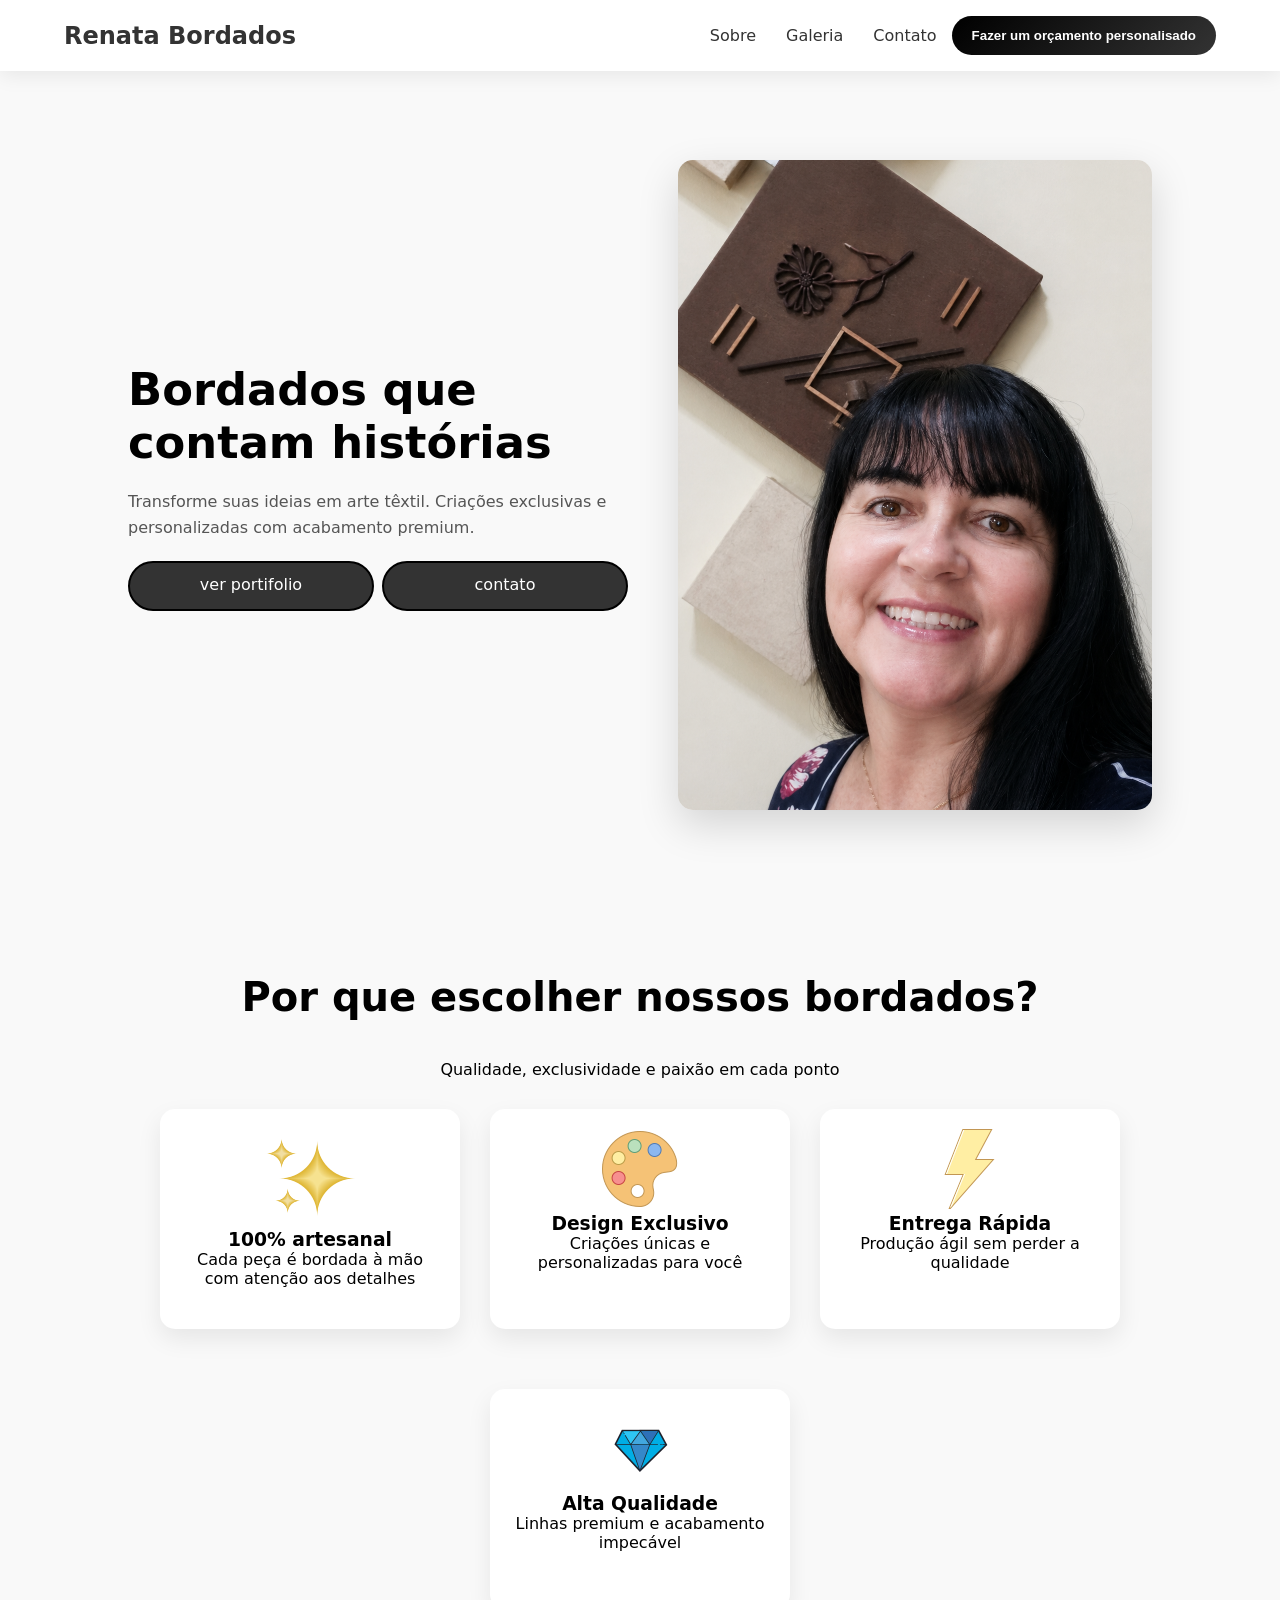
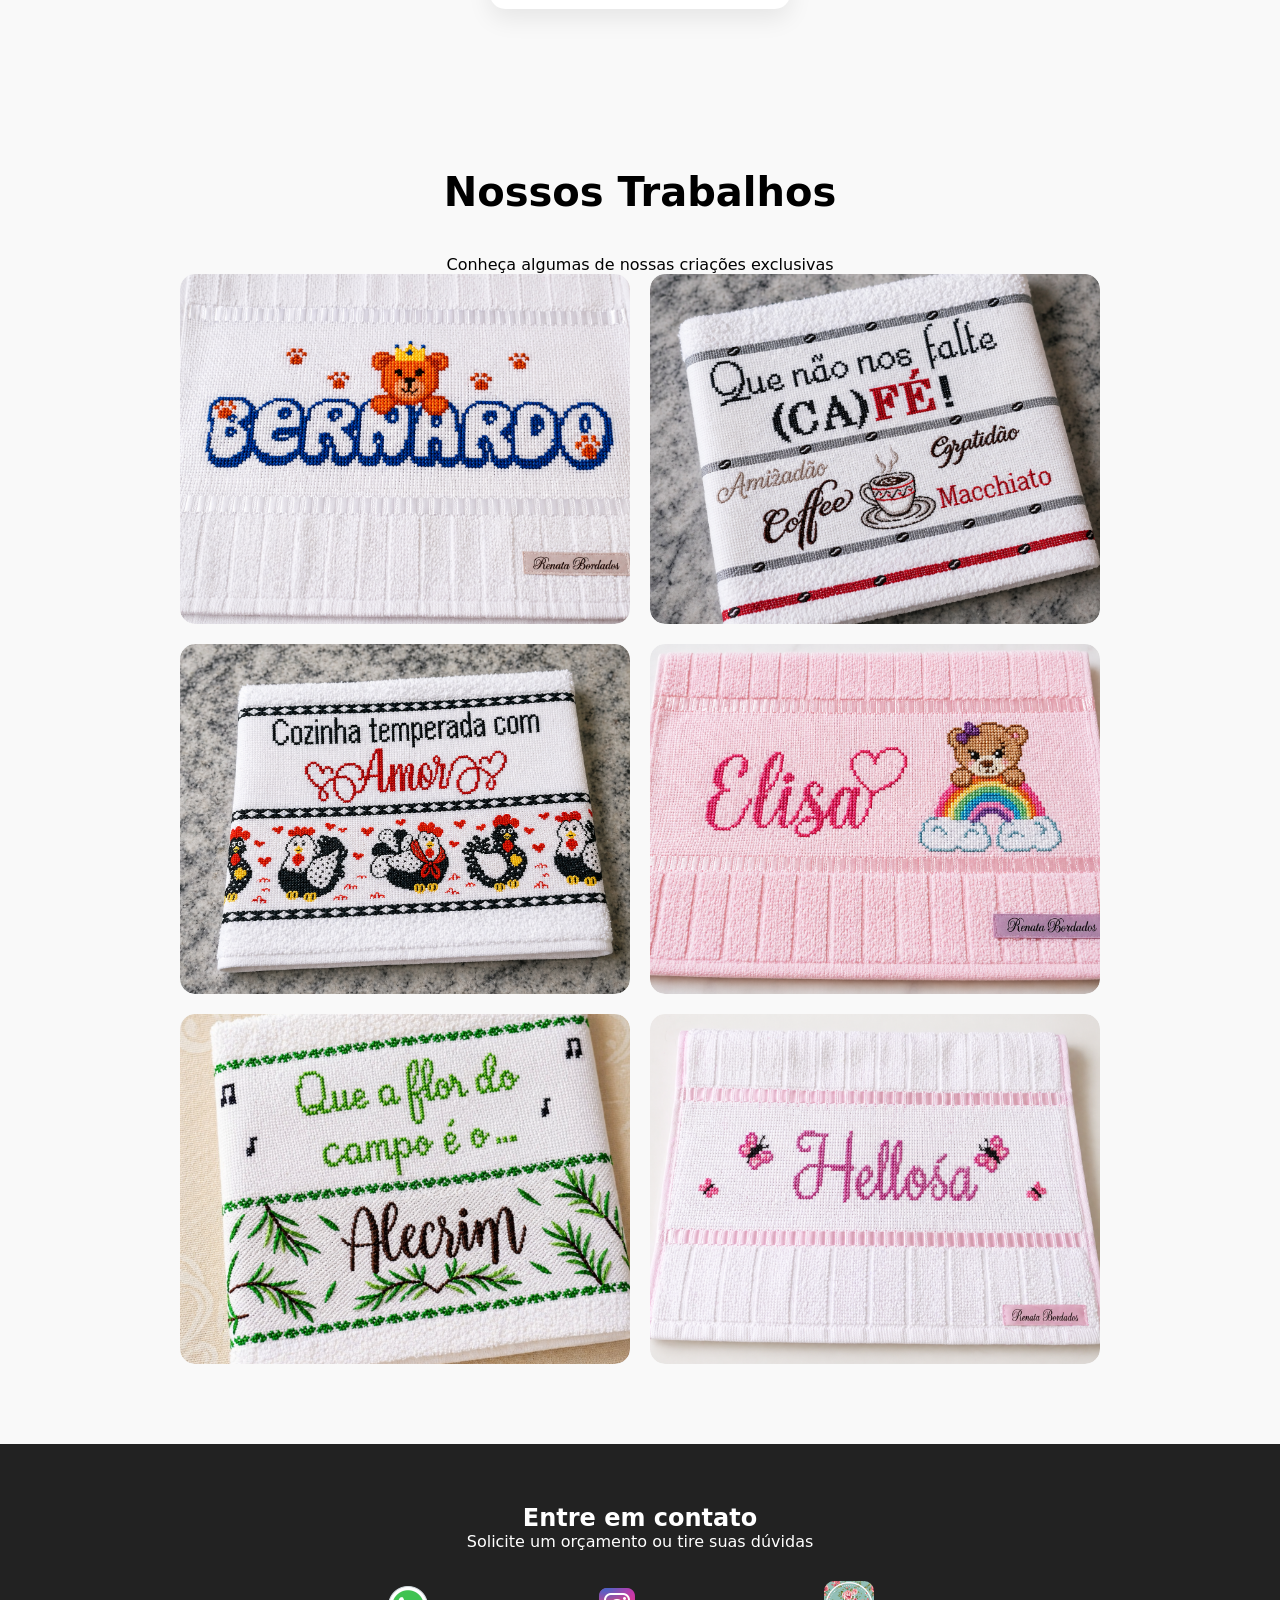
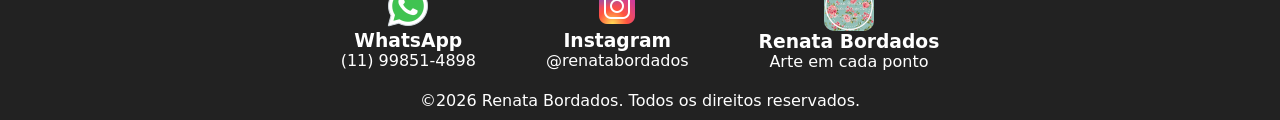
==== commit 9590fbd2: "btn zap" ====
--- a/index.html
+++ b/index.html
@@ -20,7 +20,7 @@
             <div class="info">
                 <ul>
                     <li><a href="#Sobre">Sobre</a></li>
-                    <li><a href="#Produtos">Galeria</a></li>
+                    <li><a href="main/catalago.html">Galeria</a></li>
                     <li><a href="#Contato">Contato</a></li>
                 </ul>
             </div>
--- a/style/style.css
+++ b/style/style.css
@@ -26,10 +26,12 @@
     backdrop-filter: blur(10px);
     z-index: 1000;
     box-shadow: 0 4px 20px rgba(0,0,0,0.08);
+    color: #333;
 }
 
 .info {
     margin-left: auto;
+    
 }
 
 .info ul {
@@ -37,9 +39,15 @@
     gap: 30px;
     list-style: none;
 }
+.info  a {
+    text-decoration: none;
+    font-weight: 500;
+    transition: 0.3s;
+    color: #333;
+}
 
 .TOP h1{
-    font-size: 3rem;
+    font-size: 3.5rem;
     color: #333;
 }
 .TOP p {
@@ -306,3 +314,21 @@
     align-items: center;
     padding: 20px;
 }
+.btnContato{
+display: flex;
+left: 90%;
+top: 85%;
+position: fixed;
+z-index: 1;
+}
+.btnContato img{
+width: 92px;
+height: 92px;
+}
+.btnContato:hover{
+transform: scale(1.1);
+}
+button.whatsapp{
+margin: none;
+background: transparent;
+}
--- a/style/responsivel.css
+++ b/style/responsivel.css
@@ -24,9 +24,19 @@
         width: 90%;
         height: auto;
     }
+        .btnContato{
+left: 85%;
+top: 85%;
+}
+.btnContato img{
+width: 80px;
+height: 80px;
+}
 }
 
 @media (max-width: 768px) {
+
+
 
     .nav {
         flex-direction: column;
@@ -82,7 +92,7 @@
 @media (max-width: 480px) {
 
     .page1-text h1 {
-        font-size: 1.5rem;
+        font-size: 1rem;
     }
 
     .page2 h2,
@@ -138,6 +148,14 @@
     height: auto;
     
 }
+.btnContato{
+left: 80%;
+top: 85%;
+}
+.btnContato img{
+width: 50px;
+height: 50px;
+}
 
 
 
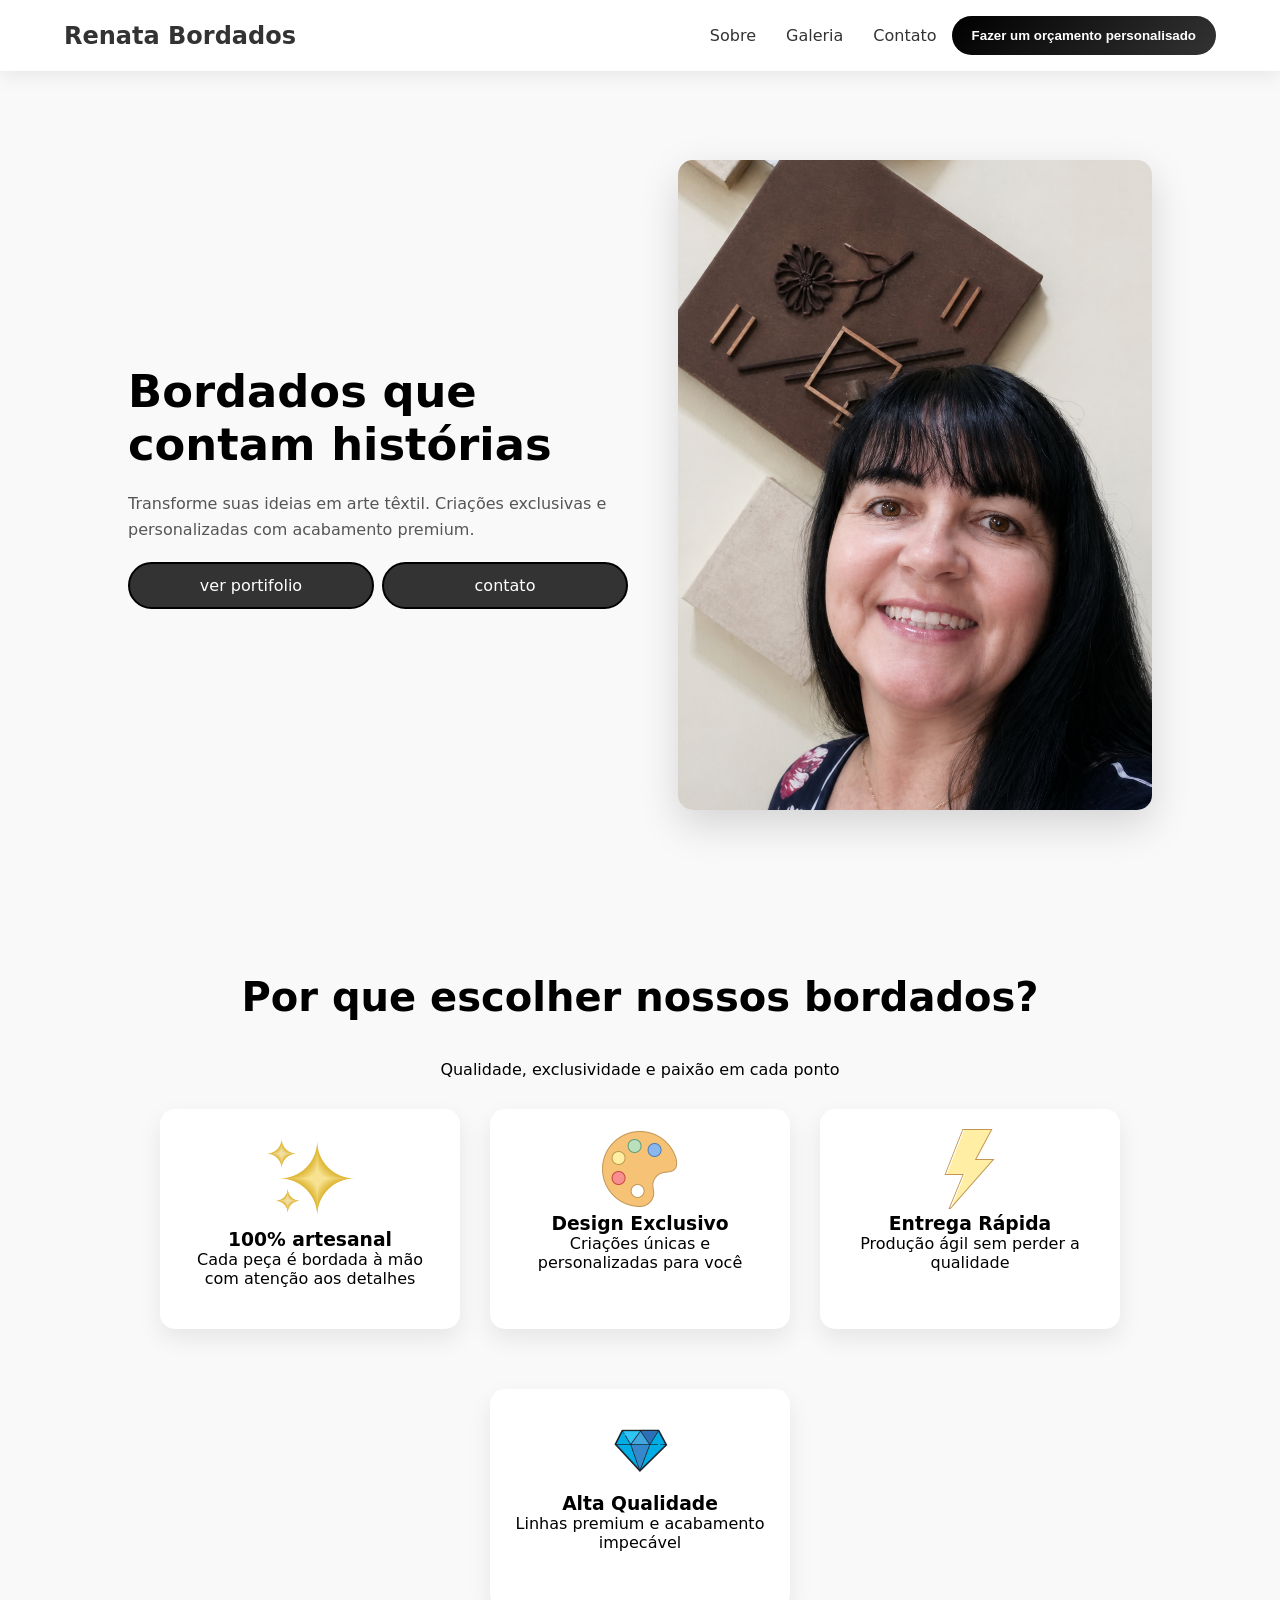
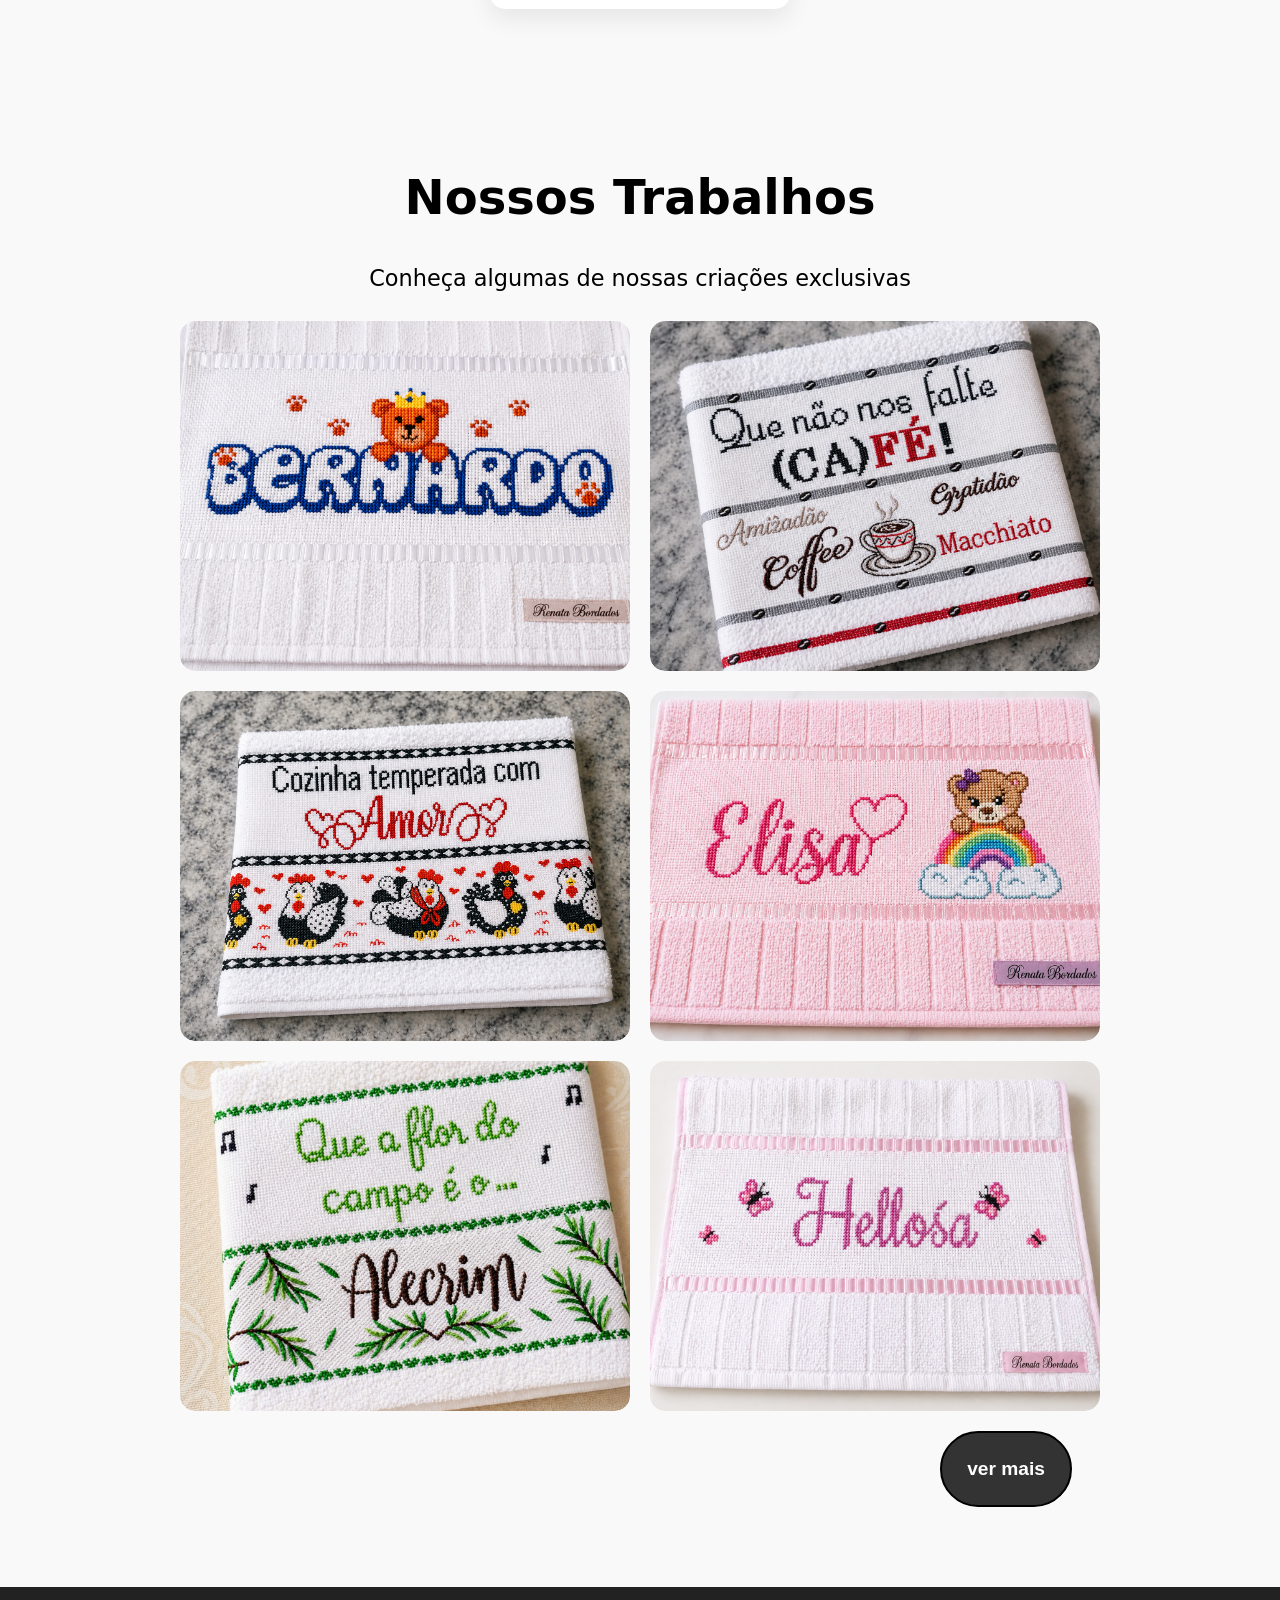
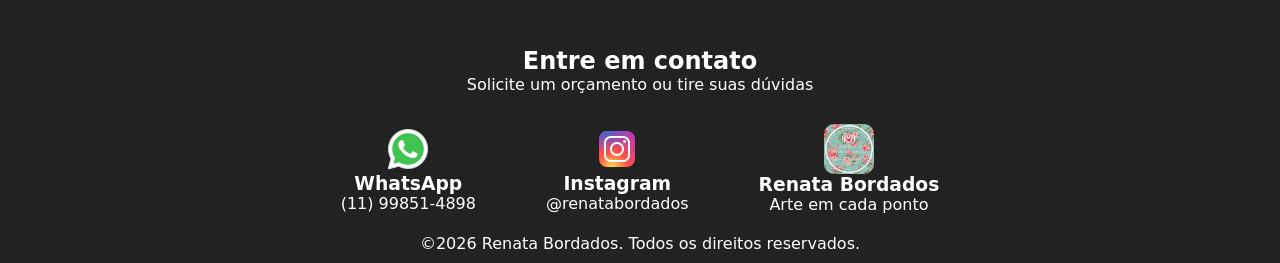
==== commit 15c1de9c: "final" ====
--- a/index.html
+++ b/index.html
@@ -20,7 +20,7 @@
             <div class="info">
                 <ul>
                     <li><a href="#Sobre">Sobre</a></li>
-                    <li><a href="main/catalago.html">Galeria</a></li>
+                    <li><a href="#Produtos">Galeria</a></li>
                     <li><a href="#Contato">Contato</a></li>
                 </ul>
             </div>
@@ -103,8 +103,12 @@
                 <div class="box-produto">
                     <img src="img/produtos/heloá.jpeg" alt="imagem de um bordado de uma menina chamada heloisa">
                 </div>
-                
             </div>
+    <div class="containerBtn">
+               <a href="main/catalago.html">
+                <button class="verMais" >ver mais</button>
+                </a>
+              </div>
         </div>
         </div>
     </main>
--- a/style/style.css
+++ b/style/style.css
@@ -168,7 +168,7 @@
     width: 200px;
 }
 
-.produto {
+.produto, .verMais {
     display: inline-block;
     width: 100%;
     background: #333;
@@ -178,7 +178,7 @@
     padding: 12px 20px;
     border-radius: 50px;
     transition: 0.3s;
-    height: 50px;
+    height: auto;
 }
 
 .produto:hover {
@@ -221,14 +221,17 @@
     box-shadow: 0 20px 40px rgba(0,0,0,0.15);
 }
 
-/* SEÇÃO 3 */
 .page3 {
     text-align: center;
     padding: 80px 10%;
 }
+.page3 p{
+margin-bottom: 30px;
+font-size: 1.4rem;
+}
 
 .page3 h2 {
-    font-size: 2.5rem;
+    font-size: 3rem;
     margin-bottom: 40px;
 }
 
@@ -239,6 +242,18 @@
     justify-content: center;
     flex-wrap: wrap;
 }
+.verMais{
+margin-top: 20px;
+width: auto;
+padding: 25px;
+font-size: 1.2rem;
+}
+.containerBtn{
+display: flex;
+justify-content: end;
+margin-right: 80px;
+}
+
 
 /* MELHORADO */
 .box-produto {
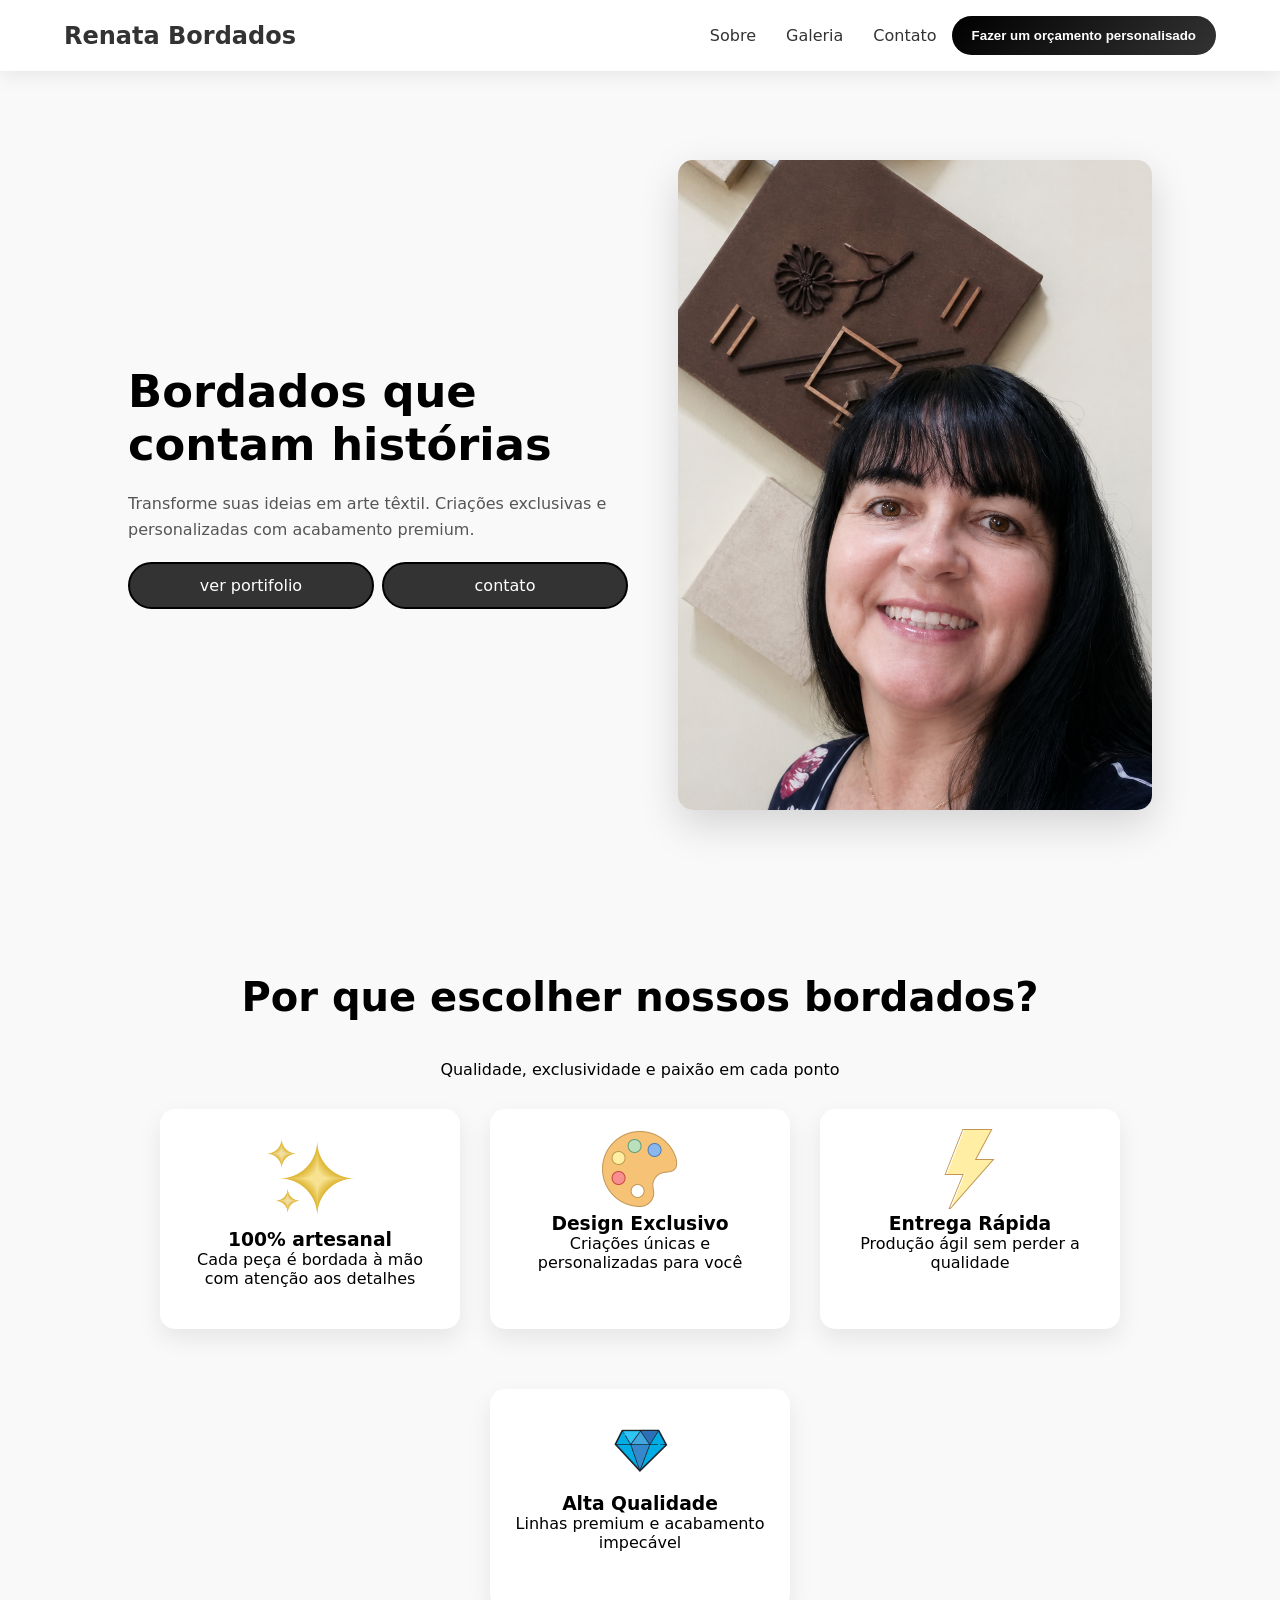
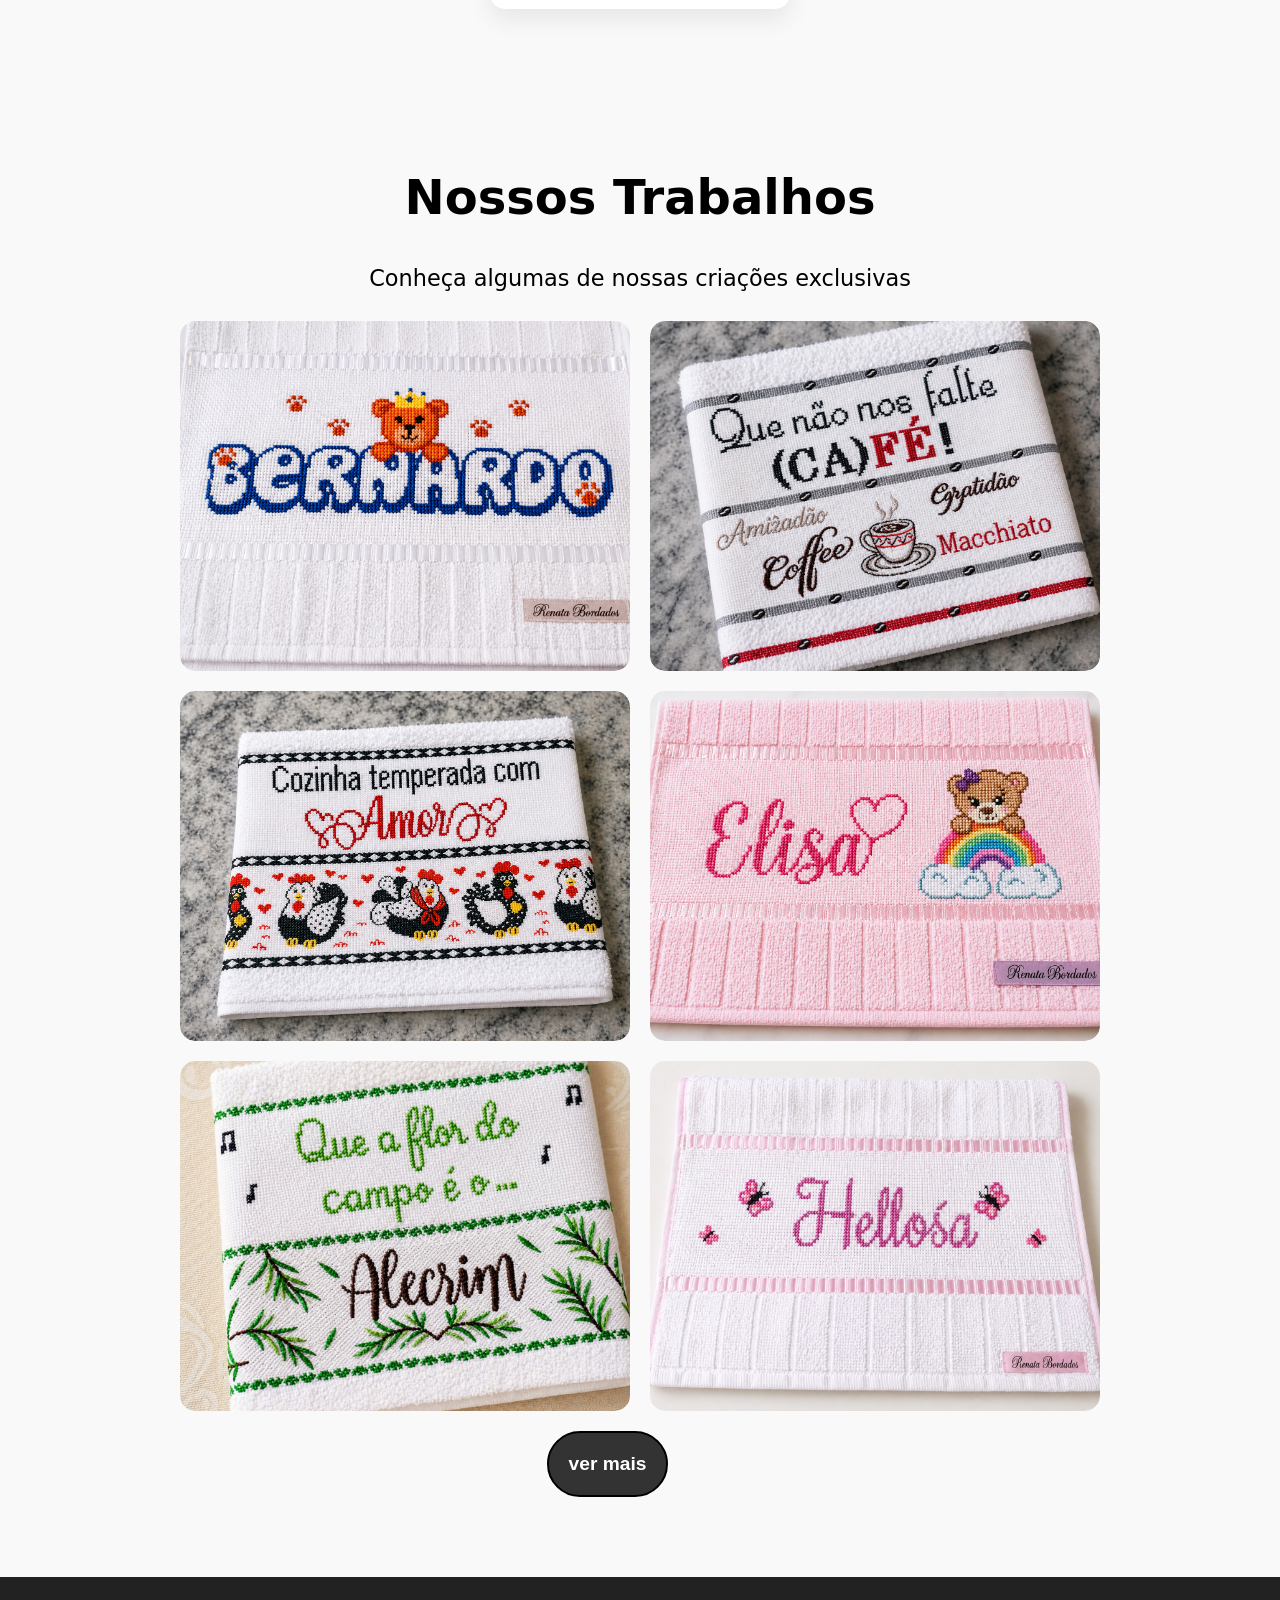
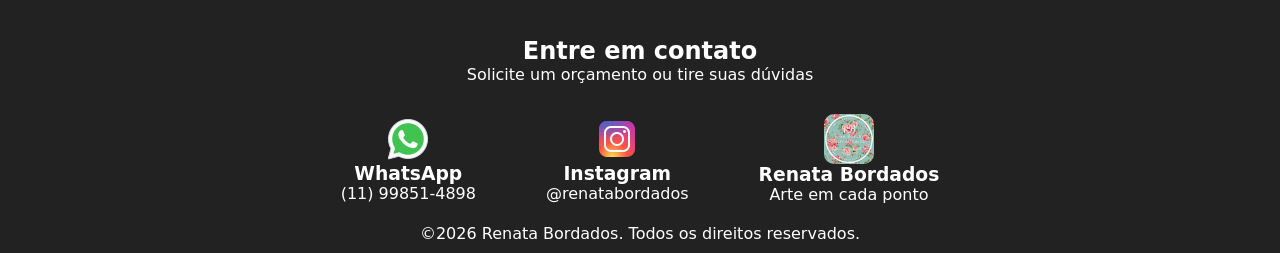
==== commit 5591615c: "lazy" ====
--- a/index.html
+++ b/index.html
@@ -44,7 +44,7 @@
             </div>
 
             <div class="page1img">
-                <img src="img/fig/perfil.png" alt="renata bordados">
+                <img data-src="img/fig/perfil.png" alt="renata bordados" class="lazy">
             </div>
 
 
--- a/style/style.css
+++ b/style/style.css
@@ -59,11 +59,13 @@
     margin-bottom: 50px;
 }   
 #voltar {
+    padding: 13px;
     text-decoration: none;
     background: #333;
     color: #fff;
-    padding: 10px 10px;
-    border-radius: 50%;
+    width: auto;
+    height: auto;
+    border-radius: 8px;
     border: none;
     cursor: pointer;
     transition: all 0.3s ease;
@@ -72,11 +74,8 @@
     top: 20px;
     right: 20px; 
     z-index: 1100;
-    text-align: center;
+    display: flex;
     font-size: 1.5rem;
-    display: flex;
-    align-items: center;
-    justify-content: center;
 }
 
 /* Efeito hover (fica mais profissional) */
@@ -84,12 +83,21 @@
     background: #555;
     transform: scale(1.1);
 }
+.lazy {
+  opacity: 0;
+  transition: opacity 0.5s;
+}
+
+.lazy.loaded {
+  opacity: 1;
+}
 
 a {
+    justify-content: center;
     text-decoration: none;
     color: #ffffff;
-    font-weight: 500;
-    transition: 0.3s;
+    transition: 0.3s;
+    margin: auto;
 }
 
 a:hover {
@@ -245,7 +253,7 @@
 .verMais{
 margin-top: 20px;
 width: auto;
-padding: 25px;
+padding: 20px;
 font-size: 1.2rem;
 }
 .containerBtn{
